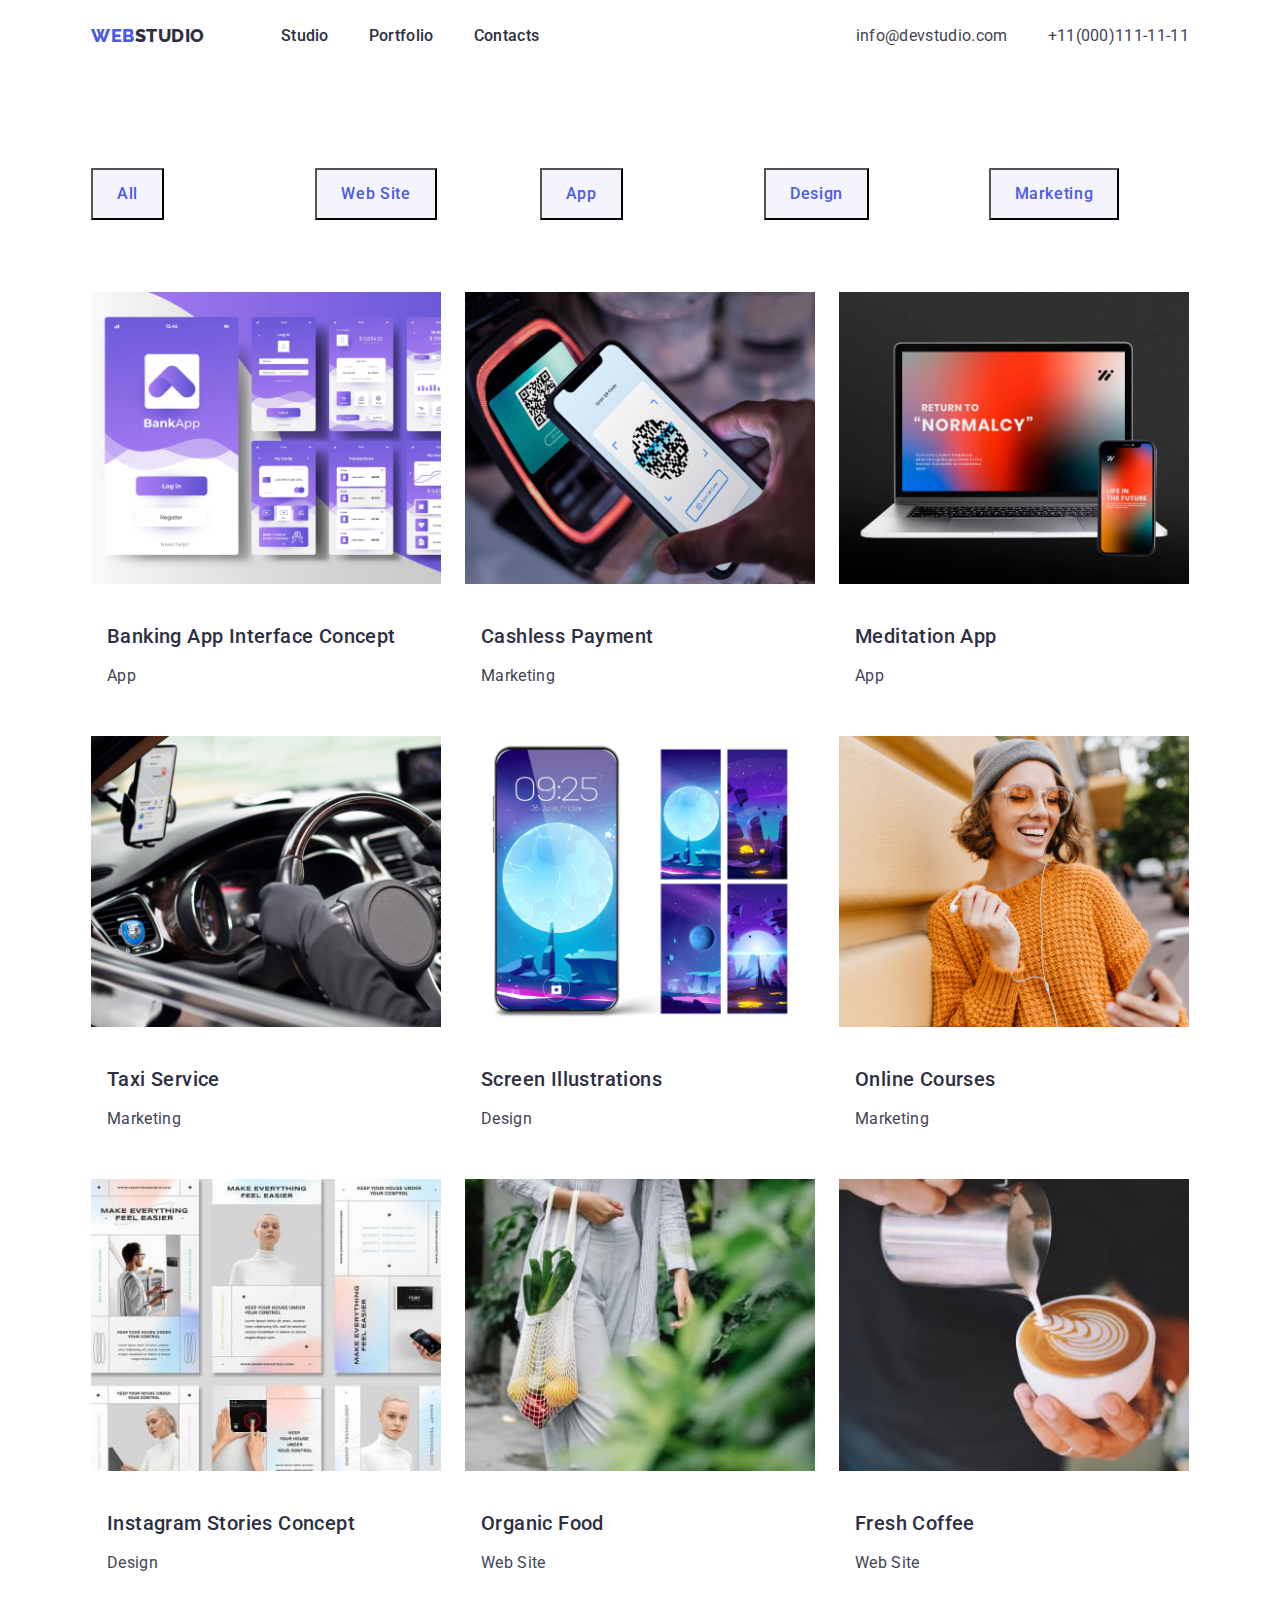
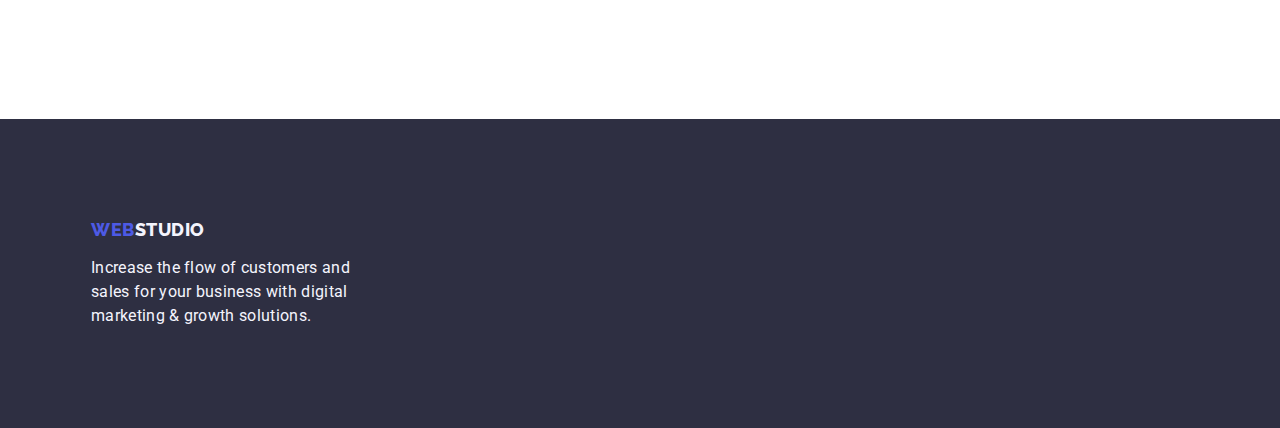
==== portfolio.html @ ecaa491c "update css" ====
<!DOCTYPE html>
<html lang="en">
<head>
    <meta charset="UTF-8">
    <meta name="description" content="Effective Solutions
    for Your Business">
    <title>Portfolio</title>
    <link rel="preconnect" href="https://fonts.googleapis.com">
    <link rel="preconnect" href="https://fonts.gstatic.com" crossorigin>
    <link rel="stylesheet" 
        href="https://fonts.googleapis.com/css2?family=Raleway:wght@800&family=Roboto:wght@400;500;700;900&display=swap">
    <link rel="stylesheet" href="./css/styles.css">
</head>
<body>
    <!--site header-->
    <!--site header-->
    <header class="header">
        <div class="container header__wrapper">
            <!--site logo-->
            <nav class="header__nav h-nav">
                <a href="./index.html" class="h-nav__link logo link">
                    Web<span class="logo-header-blue">Studio</span>
                </a>
                <!--nav list-->
                <ul class="h-nav__list list">
                    <li class="h-nav__list-li"><a href="./index.html" class="h-nav__link link">Studio</a></li>
                    <li class="h-nav__list-li"><a href="./portfolio.html" class="h-nav__link link">Portfolio</a></li>
                    <li class="h-nav__list-li"><a href="" class="h-nav__link link">Contacts</a></li>
                </ul>
            </nav>
            <!--contacts-->
            <address class="header__address h-address">
                <ul class="h-address__list list">
                    <li class="h-address__list-li"><a class="contact-links link"
                            href="mailto:info@devstudio.com">info@devstudio.com</a></li>
                    <li><a class="contact-links link" href="tel:+110001111111">+11(000)111-11-11</a></li>
                </ul>
            </address>
        </div>
    </header>
    <!--page filter-->
<main>
    <section class="filters f-btn list">
        <div class="container">
        <h1 class="visually-hidden">Portfolio page</h1>
            <ul class="f-btn-list link list">
                <li class="f-btn-list__li"><button type="button" class="f-btn-list__button">All</button></li>
                <li class="f-btn-list__li"><button type="button" class="f-btn-list__button">Web Site</button></li>
                <li class="f-btn-list__li"><button type="button" class="f-btn-list__button">App</button></li>
                <li class="f-btn-list__li"><button type="button" class="f-btn-list__button">Design</button></li>
                <li class="f-btn-list__li"><button type="button" class="f-btn-list__button">Marketing</button></li>
            </ul>
<!--gallery-->
            <ul class="gallery list">
                <li class="gallery__li">
                    <a class="gallery__card link" href="">
                        <img class="gallery__img" src="./images/img1_row1.jpg" alt="screens screenshots of a mobile app" width = "360" height = "300">
                        <h2 class="gallery__card-title">Banking App Interface Concept</h2>
                        <p class="gallery__team-text">App</p>
                    </a>
                </li>
                <li class="gallery__li"> 
                    <a class="gallery__card link" href=""  class="link">
                        <img class="gallery__img" src="./images/img2_row1.jpg" alt="a hand holding a phone" width = "360" height = "300">
                        <h2 class="gallery__card-title">Cashless Payment</h2>
                        <p class="gallery__team-text">Marketing</p>
                    </a>
                </li>
                <li class="gallery__li">
                    <a class="gallery__card link" href="">
                        <img class="gallery__img" src="./images/img3_row1.jpg" alt="a laptop and phone next to each other" width = "360" height = "300">
                        <h2 class="gallery__card-title">Meditation App</h2>
                        <p class="gallery__team-text">App</p>
                    </a>
                </li>
                <li class="gallery__li">
                    <a class="gallery__card link" href="">
                        <img class="gallery__img" src="./images/img1_row2.jpg" alt="a person driving a car" width = "360" height = "300">
                        <h2 class="gallery__card-title">Taxi Service</h2>
                        <p class="gallery__team-text">Marketing</p>
                    </a>
                </li>
                <li class="gallery__li">
                    <a class="gallery__card link" href="">
                        <img class="gallery__img" src="./images/img2_row2.jpg" alt="a cell phone screen with a moon and rocks" width = "360" height = "300">
                        <h2 class="gallery__card-title">Screen Illustrations</h2>
                        <p class="gallery__team-text">Design</p>
                    </a>
                </li>
                <li class="gallery__li">
                    <a class="gallery__card link" href="">
                        <img class="gallery__img" src="./images/img3_row2.jpg" alt="a person wearing glasses and a hat and holding a phone" width = "360" height = "300">
                        <h2 class="gallery__card-title">Online Courses</h2>
                        <p class="gallery__team-text">Marketing</p>
                    </a>
                </li>
                <li class="gallery__li">
                    <a class="gallery__card link" href="">
                        <img class="gallery__img" src="./images/img1_row3.jpg" alt="a collage of social media post" width = "360" height = "300">
                        <h2 class="gallery__card-title">Instagram Stories Concept</h2>
                        <p class="gallery__team-text">Design</p>
                    </a>
                </li>
                <li class="gallery__li">
                    <a class="gallery__card link" href="">
                        <img class="gallery__img" src="./images/img2_row3.jpg" alt="a person carrying a string bag of vegetables" width = "360" height = "300">
                        <h2 class="gallery__card-title">Organic Food</h2>
                        <p class="gallery__team-text">Web Site</p>
                    </a>
                </li>
                <li class="gallery__li">
                    <a class="gallery__card link" href="">
                        <img class="gallery__img" src="./images/img3_row3.jpg" alt="a person pouring milk into a cup of coffee" width = "360" height = "300">
                        <h2 class="gallery__card-title">Fresh Coffee</h2>
                        <p class="gallery__team-text">Web Site</p>
                    </a>
                </li>
            </ul> 
        </div>
    </section>
</main>
        <footer class="footer">
            <div class="container footer__wrapper">
                <a href="./index.html" class="logo footer__logo link">
                    Web<span class="logo-header-white">Studio</span>
                </a>
                <p class="footer__description">
                    Increase the flow of customers and<br />
                    sales for your business with digital<br />
                    marketing & growth solutions.
                </p>
            </div>
        </footer>
</body>
</html>
---- css/styles.css ----
:root {
    --color-iris: #4d5ae5;
    --color-cloud: #F4F4FD;
    --color-slate: #434455;
    --color-ocean: #404BBF;
    --color-blue: #2E2F42;
    --color-green: #31D0AA;
    --color-white: #FFFFFF;
    --color-modal: #FCFCFC;
    --color-cornflower: #E7E9FC;
}

*,
*::before,
*::after {
    box-sizing: border-box;
}

ul, ol {
    padding: 0;
    list-style: none;
}

body,
h1, h2, h3,
p,
ul, ol,
li {
    margin: 0;
}

a {
    text-decoration-skip-ink: auto;
}

img {
    display: block;
    max-width: 100%;
}

/*body*/
body {
    min-height: 100vh;
    font-family: "Roboto", sans-serif;
    font-style: normal;
    color: var(--color-slate);
    font-size: 16px;
    line-height: 1.5;
    letter-spacing: 0.02em;
    background-color: var(--color-white);
}

.container { 
    max-width: 1128px;
    padding-left: 15px;
    padding-right: 15px;
    margin-left: auto;
    margin-right: auto;
}

.visually-hidden {
    position: absolute;
    width: 1px;
    height: 1px;
    margin: -1px;
    border: 0;
    padding: 0;
    white-space: nowrap;
    clip-path: inset(100%);
    clip: rect(0 0 0 0);
    overflow: hidden;
}

.link {
    text-decoration: none;
}

.list {
    list-style: none;
}

.h-nav {
    display: flex;
    max-width: 100%;
}

.contact-links, 
.h-nav__list a {
    color: var(--color-blue);
    font-family: "Roboto", sans-serif;
    font-size: 16px;
    font-weight: 500;
    line-height: 1.5;
    letter-spacing: 0.02em;
    display: block;
    padding: 24px 0;
    justify-content: space-between;
}

.h-nav__list {
    display: flex;
    justify-content: space-between;
    flex-wrap: nowrap;
    margin-left: 76px;
}

.h-nav__list-li:not(:last-child),
.h-address__list-li:not(:last-child) {
    margin-right: 40px;
}

.h-nav__link {
    padding: 24px 0;
    align-content: center;
}

.h-address__list .contact-links:active,
.h-address__list .contact-links:hover,
.h-address__list .contact-links:focus,
.h-nav__list .link:active,
.h-nav__list .link:hover,
.h-nav__list .link:focus {
    color: var(--color-ocean);
}

/*logo*/
.logo {
    color: var(--color-iris);
    font-family: "Raleway", sans-serif;
    text-transform: uppercase;
    text-decoration: none;
    list-style: none;
    font-size: 18px;
    font-weight: 800;
    line-height: 1.17;
    letter-spacing: 0.54px;
    display: block;
}

.logo-header-blue {
    color: var(--color-blue);
}

.logo-header-white {
    color: var(--color-cloud);
}

/*address*/
address {
    font-style: normal;
}

.header__wrapper {
    display: flex;
    justify-content: space-between;
}

.h-address__list a {
    color: var(--color-slate);
    font-size: 16px;
    font-weight: 400;
    letter-spacing: 0.32px;
    list-style: none;
    text-decoration: none;
}

.h-address__list {
    display: flex;
    justify-content: flex-end;
}

/*banner*/
.banner {
    background-color: var(--color-blue);
}

.banner__container {
    padding: 188px 0;
    display: flex;
    flex-direction: column;
    align-items: center;
}

.banner__title {
    color: var(--color-white);
    text-align: center;
    font-size: 56px;
    font-weight: 700;
    line-height: 1.07;
    letter-spacing: 0.02em;
}

.banner__btn {
    font-family: "Roboto", sans-serif;
    background-color: var(--color-iris);
    cursor: pointer;
    color: var(--color-white);
    font-weight: 500;
    letter-spacing: 0.04em;
    font-size: 16px;
    line-height: 1.5;
    margin: 48px 0 0;
}

.banner__btn:active,
.banner__btn:hover,
.banner__btn:focus {
    background-color: var(--color-ocean);
    color: var(--color-white);
}

.section-title {
    font-family: "Roboto", sans-serif;
    font-size: 36px;
    font-weight: 700;
    line-height: 1.11; 
    letter-spacing: 0.02em;
    text-transform: capitalize;
    text-align: center;
    margin-bottom: 72px;
}

/*features*/
.features__title {
    color: var(--color-blue);
    font-size: 36px;
    font-weight: 700;
    line-height: 1.11;
    letter-spacing: 0.72px;
    text-transform: capitalize;
    text-align: center;
}

.features__team-text {
    margin-top: 8px;
}

.features__list {
    display: flex;
    gap: 24px; 
    margin: 120px 0;
}

.features__li {
    width: calc((100% - 24px * 3) / 4); 
}

.features__card-title,
.gallery__card-title {
    font-family: "Roboto", sans-serif;
    color: var(--color-blue);
    font-size: 20px;
    font-weight: 500;
    line-height: 1.2;
    letter-spacing: 0.02em;
    text-transform: capitalize;
}

.features__team-text {
    font-size: 16px;
    line-height: 1.5;
    font-weight: 400;
    color: var(--color-slate);
    letter-spacing: 0.02em;
    text-decoration: none;
}

/*our-team*/
.our-team {
    background-color: var(--color-cloud);
}

.our-team__title {
    padding-top: 120px;
}

.our-team__list {
    display: flex;
    gap: 40px;
    padding-bottom: 120px;
}

.our-team__card {
    background: var(--color-white);
    width: calc((100% - 24px * 3) / 4);
    margin-bottom: 32px;
    text-align: center;
}

.our-team__card > img {
    margin-bottom: 32px;
}

.our-team__card-title {
    font-family: "Roboto", sans-serif;
    color: var(--color-blue);
    font-size: 20px;
    font-weight: 500;
    line-height: 1.2;
    letter-spacing: 0.02em;
    text-transform: capitalize;
    margin-bottom: 8px;
}

.our-team__card-text {
    font-family: "Roboto", sans-serif;
    font-size: 16px;
    font-weight: 400;
    line-height: 1.5;
    letter-spacing: 0.02em;
}

.f-btn-list__button:active,
.f-btn-list__button:hover,
.f-btn-list__button:focus {
    background-color: var(--color-ocean);
    color: var(--color-white);
    text-decoration: none;
    cursor: pointer;
}

/*examples*/
.examples__list {
    display: flex;
    gap: 24px;
    margin-bottom: 120px;
}

.examples__li {
    height: 300px;
    width: calc((100% - 24px * 2) / 3);
}

.examples__li > img {
    object-fit: cover;
}

/*footer*/
.footer {
    background-color: var(--color-blue);
    color: var(--color-cloud);
    width: 100%;
    padding: 100px 0;
}

.footer__description {
    font-family: "Roboto", sans-serif;
    font-size: 16px;
    font-weight: 400;
    line-height: 24px;
    letter-spacing: 0.02em;
    margin-top: 16px;
}

/*portfolio*/
.filters {
    list-style: none;
    margin-bottom: 120px;
}

.f-btn-list {
    display: flex;
    flex-wrap: wrap;
    justify-content: center;
    column-gap: 24px;
    margin-top: 96px;
    margin-bottom: 72px;
}

.f-btn-list__li {
    align-items: flex-start;
    width: calc((100% - 24px * 4) / 5);
}

.f-btn-list__button {
    list-style: none;
    font-family: "Roboto", sans-serif;
    font-weight: 500;
    font-size: 16px;
    line-height: 1.5;
    letter-spacing: 0.04em;
    color: var(--color-iris);
    cursor: pointer;
    text-decoration: none;
    background-color: var(--color-cloud);
    padding: 12px 24px;
}

/*gallery*/
.gallery {
    font-family: "Roboto", sans-serif;
    background: var(--color-white);
    color: var(--color-blue);
    display: flex;
    flex-wrap: wrap;
    justify-content: space-between;
    gap: 24px;
}

.gallery__card {
    display: flex;
    flex-direction: column;
    justify-content: center;
    align-items: flex-start;
    gap: 8px;
    align-self: stretch;
}

.gallery__li {
    flex: 0 0 calc((100% - 2 * 24px) / 3);
    margin-bottom: 24px;
}

.gallery__img {
    width: 100%;
    height: auto;
}

.gallery__li > img {
    object-fit: cover;
}

.gallery__card-title {
    font-size: 20px;
    font-weight: 500;
    line-height: 1.2;
    letter-spacing: 0.4px;
    text-transform: capitalize;
    letter-spacing: 0.02em;
    margin: 32px 0 8px 16px;
}

.gallery__team-text {
    font-family: "Roboto", sans-serif;
    color: var(--color-slate);
    font-size: 16px;
    font-weight: 400;
    line-height: 1.5;
    letter-spacing: 0.02em;
    margin-left: 16px;
}
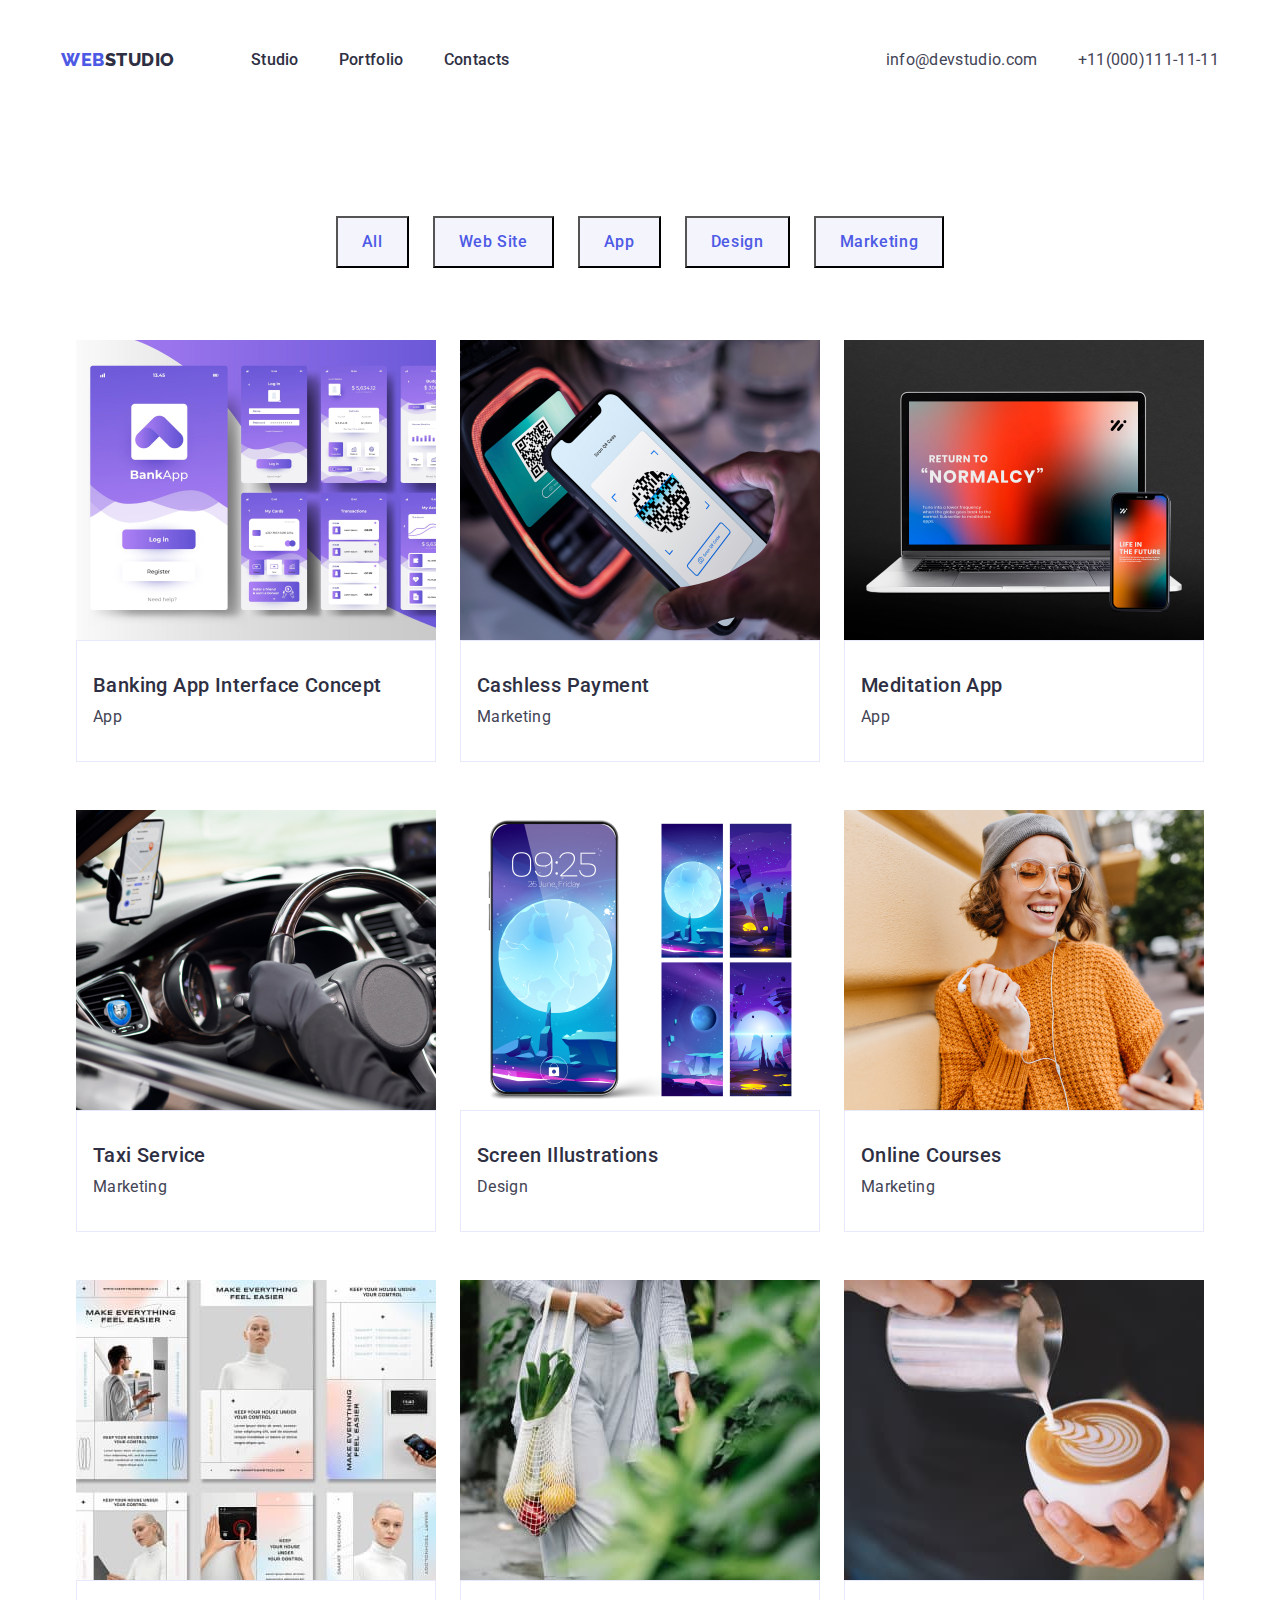
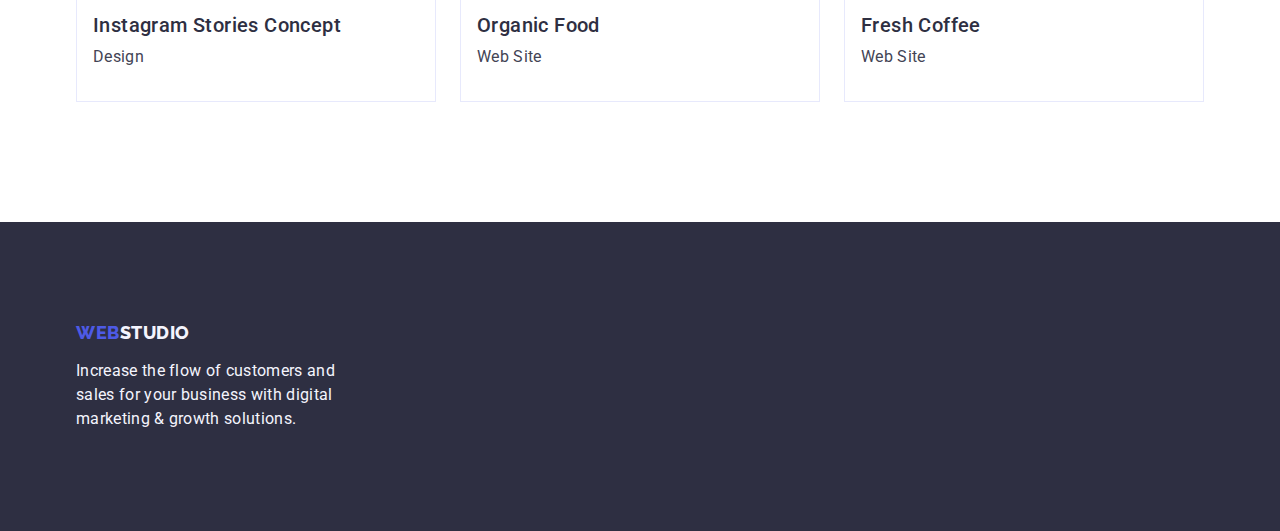
==== commit a8ce1b6d: "update style" ====
--- a/portfolio.html
+++ b/portfolio.html
@@ -55,64 +55,82 @@
                 <li class="gallery__li">
                     <a class="gallery__card link" href="">
                         <img class="gallery__img" src="./images/img1_row1.jpg" alt="screens screenshots of a mobile app" width = "360" height = "300">
+                        <div class="gallery__card-content">
                         <h2 class="gallery__card-title">Banking App Interface Concept</h2>
                         <p class="gallery__team-text">App</p>
+                        </div>
                     </a>
                 </li>
                 <li class="gallery__li"> 
-                    <a class="gallery__card link" href=""  class="link">
+                    <a class="gallery__card link" href="">
                         <img class="gallery__img" src="./images/img2_row1.jpg" alt="a hand holding a phone" width = "360" height = "300">
+                        <div class="gallery__card-content">
                         <h2 class="gallery__card-title">Cashless Payment</h2>
                         <p class="gallery__team-text">Marketing</p>
+                        </div>
                     </a>
                 </li>
                 <li class="gallery__li">
                     <a class="gallery__card link" href="">
                         <img class="gallery__img" src="./images/img3_row1.jpg" alt="a laptop and phone next to each other" width = "360" height = "300">
+                        <div class="gallery__card-content">
                         <h2 class="gallery__card-title">Meditation App</h2>
                         <p class="gallery__team-text">App</p>
+                        </div>
                     </a>
                 </li>
                 <li class="gallery__li">
                     <a class="gallery__card link" href="">
                         <img class="gallery__img" src="./images/img1_row2.jpg" alt="a person driving a car" width = "360" height = "300">
+                        <div class="gallery__card-content">
                         <h2 class="gallery__card-title">Taxi Service</h2>
                         <p class="gallery__team-text">Marketing</p>
+                        </div>
                     </a>
                 </li>
                 <li class="gallery__li">
                     <a class="gallery__card link" href="">
                         <img class="gallery__img" src="./images/img2_row2.jpg" alt="a cell phone screen with a moon and rocks" width = "360" height = "300">
+                        <div class="gallery__card-content">
                         <h2 class="gallery__card-title">Screen Illustrations</h2>
                         <p class="gallery__team-text">Design</p>
+                            </div>
                     </a>
                 </li>
                 <li class="gallery__li">
                     <a class="gallery__card link" href="">
                         <img class="gallery__img" src="./images/img3_row2.jpg" alt="a person wearing glasses and a hat and holding a phone" width = "360" height = "300">
+                        <div class="gallery__card-content">
                         <h2 class="gallery__card-title">Online Courses</h2>
                         <p class="gallery__team-text">Marketing</p>
+                        </div>
                     </a>
                 </li>
                 <li class="gallery__li">
                     <a class="gallery__card link" href="">
                         <img class="gallery__img" src="./images/img1_row3.jpg" alt="a collage of social media post" width = "360" height = "300">
+                        <div class="gallery__card-content">
                         <h2 class="gallery__card-title">Instagram Stories Concept</h2>
                         <p class="gallery__team-text">Design</p>
+                        </div>
                     </a>
                 </li>
                 <li class="gallery__li">
                     <a class="gallery__card link" href="">
                         <img class="gallery__img" src="./images/img2_row3.jpg" alt="a person carrying a string bag of vegetables" width = "360" height = "300">
+                        <div class="gallery__card-content">
                         <h2 class="gallery__card-title">Organic Food</h2>
                         <p class="gallery__team-text">Web Site</p>
+                        </div>
                     </a>
                 </li>
                 <li class="gallery__li">
                     <a class="gallery__card link" href="">
                         <img class="gallery__img" src="./images/img3_row3.jpg" alt="a person pouring milk into a cup of coffee" width = "360" height = "300">
+                        <div class="gallery__card-content">
                         <h2 class="gallery__card-title">Fresh Coffee</h2>
                         <p class="gallery__team-text">Web Site</p>
+                        </div>
                     </a>
                 </li>
             </ul> 
--- a/css/styles.css
+++ b/css/styles.css
@@ -24,8 +24,7 @@
 body,
 h1, h2, h3,
 p,
-ul, ol,
-li {
+ul, ol, li {
     margin: 0;
 }
 
@@ -51,7 +50,7 @@
 }
 
 .container { 
-    max-width: 1128px;
+    max-width: 1158px;
     padding-left: 15px;
     padding-right: 15px;
     margin-left: auto;
@@ -106,7 +105,7 @@
 
 .h-nav__list-li:not(:last-child),
 .h-address__list-li:not(:last-child) {
-    margin-right: 40px;
+    padding-right: 40px;
 }
 
 .h-nav__link {
@@ -153,6 +152,7 @@
 .header__wrapper {
     display: flex;
     justify-content: space-between;
+    padding: 24px 0;
 }
 
 .h-address__list a {
@@ -242,7 +242,8 @@
 }
 
 .features__li {
-    width: calc((100% - 24px * 3) / 4); 
+    width: calc((100% - 24px * 3) / 4);
+    padding-right: 24px;
 }
 
 .features__card-title,
@@ -281,14 +282,27 @@
 }
 
 .our-team__card {
+    display: flex;
+    flex-wrap: wrap;
+    justify-content: space-between; 
+    display: flex;
+    flex-direction: column;
+    justify-content: center;
+    padding: 32px 16px;   
+}
+.our-team__card > img {
+    width: 264px;
+    height: 260px;
+    object-fit: cover;
+}
+.our-team__card-content {
     background: var(--color-white);
-    width: calc((100% - 24px * 3) / 4);
-    margin-bottom: 32px;
     text-align: center;
-}
-
-.our-team__card > img {
-    margin-bottom: 32px;
+    flex-direction: column;
+    justify-content: center;
+    align-items: center;
+    gap: 8px;
+    padding: 32px 16px;
 }
 
 .our-team__card-title {
@@ -299,7 +313,6 @@
     line-height: 1.2;
     letter-spacing: 0.02em;
     text-transform: capitalize;
-    margin-bottom: 8px;
 }
 
 .our-team__card-text {
@@ -308,6 +321,7 @@
     font-weight: 400;
     line-height: 1.5;
     letter-spacing: 0.02em;
+    
 }
 
 .f-btn-list__button:active,
@@ -327,11 +341,13 @@
 }
 
 .examples__li {
+    width: calc((100% - 24px * 2) / 3); 
+    flex: none;
+}
+
+.examples__li > img {
+    width: 360px;
     height: 300px;
-    width: calc((100% - 24px * 2) / 3);
-}
-
-.examples__li > img {
     object-fit: cover;
 }
 
@@ -362,16 +378,12 @@
     display: flex;
     flex-wrap: wrap;
     justify-content: center;
+    align-self: flex-start;
     column-gap: 24px;
     margin-top: 96px;
     margin-bottom: 72px;
 }
 
-.f-btn-list__li {
-    align-items: flex-start;
-    width: calc((100% - 24px * 4) / 5);
-}
-
 .f-btn-list__button {
     list-style: none;
     font-family: "Roboto", sans-serif;
@@ -383,6 +395,7 @@
     cursor: pointer;
     text-decoration: none;
     background-color: var(--color-cloud);
+    flex: none;
     padding: 12px 24px;
 }
 
@@ -393,30 +406,29 @@
     color: var(--color-blue);
     display: flex;
     flex-wrap: wrap;
-    justify-content: space-between;
-    gap: 24px;
-}
-
+    justify-content: space-between;   
+    column-gap: 24px; 
+    row-gap: 48px;
+}
 .gallery__card {
+    flex: none;
+}
+.gallery__card-content {
     display: flex;
     flex-direction: column;
     justify-content: center;
-    align-items: flex-start;
     gap: 8px;
-    align-self: stretch;
-}
-
+    padding: 32px 16px;
+    border: 1px solid var(--color-cornflower);
+    background: var(--color-white);
+}
 .gallery__li {
-    flex: 0 0 calc((100% - 2 * 24px) / 3);
-    margin-bottom: 24px;
-}
-
-.gallery__img {
-    width: 100%;
-    height: auto;
+    flex: none;
 }
 
 .gallery__li > img {
+    width: 360px;
+    height: 300px;
     object-fit: cover;
 }
 
@@ -427,7 +439,6 @@
     letter-spacing: 0.4px;
     text-transform: capitalize;
     letter-spacing: 0.02em;
-    margin: 32px 0 8px 16px;
 }
 
 .gallery__team-text {
@@ -437,5 +448,4 @@
     font-weight: 400;
     line-height: 1.5;
     letter-spacing: 0.02em;
-    margin-left: 16px;
-}
+}
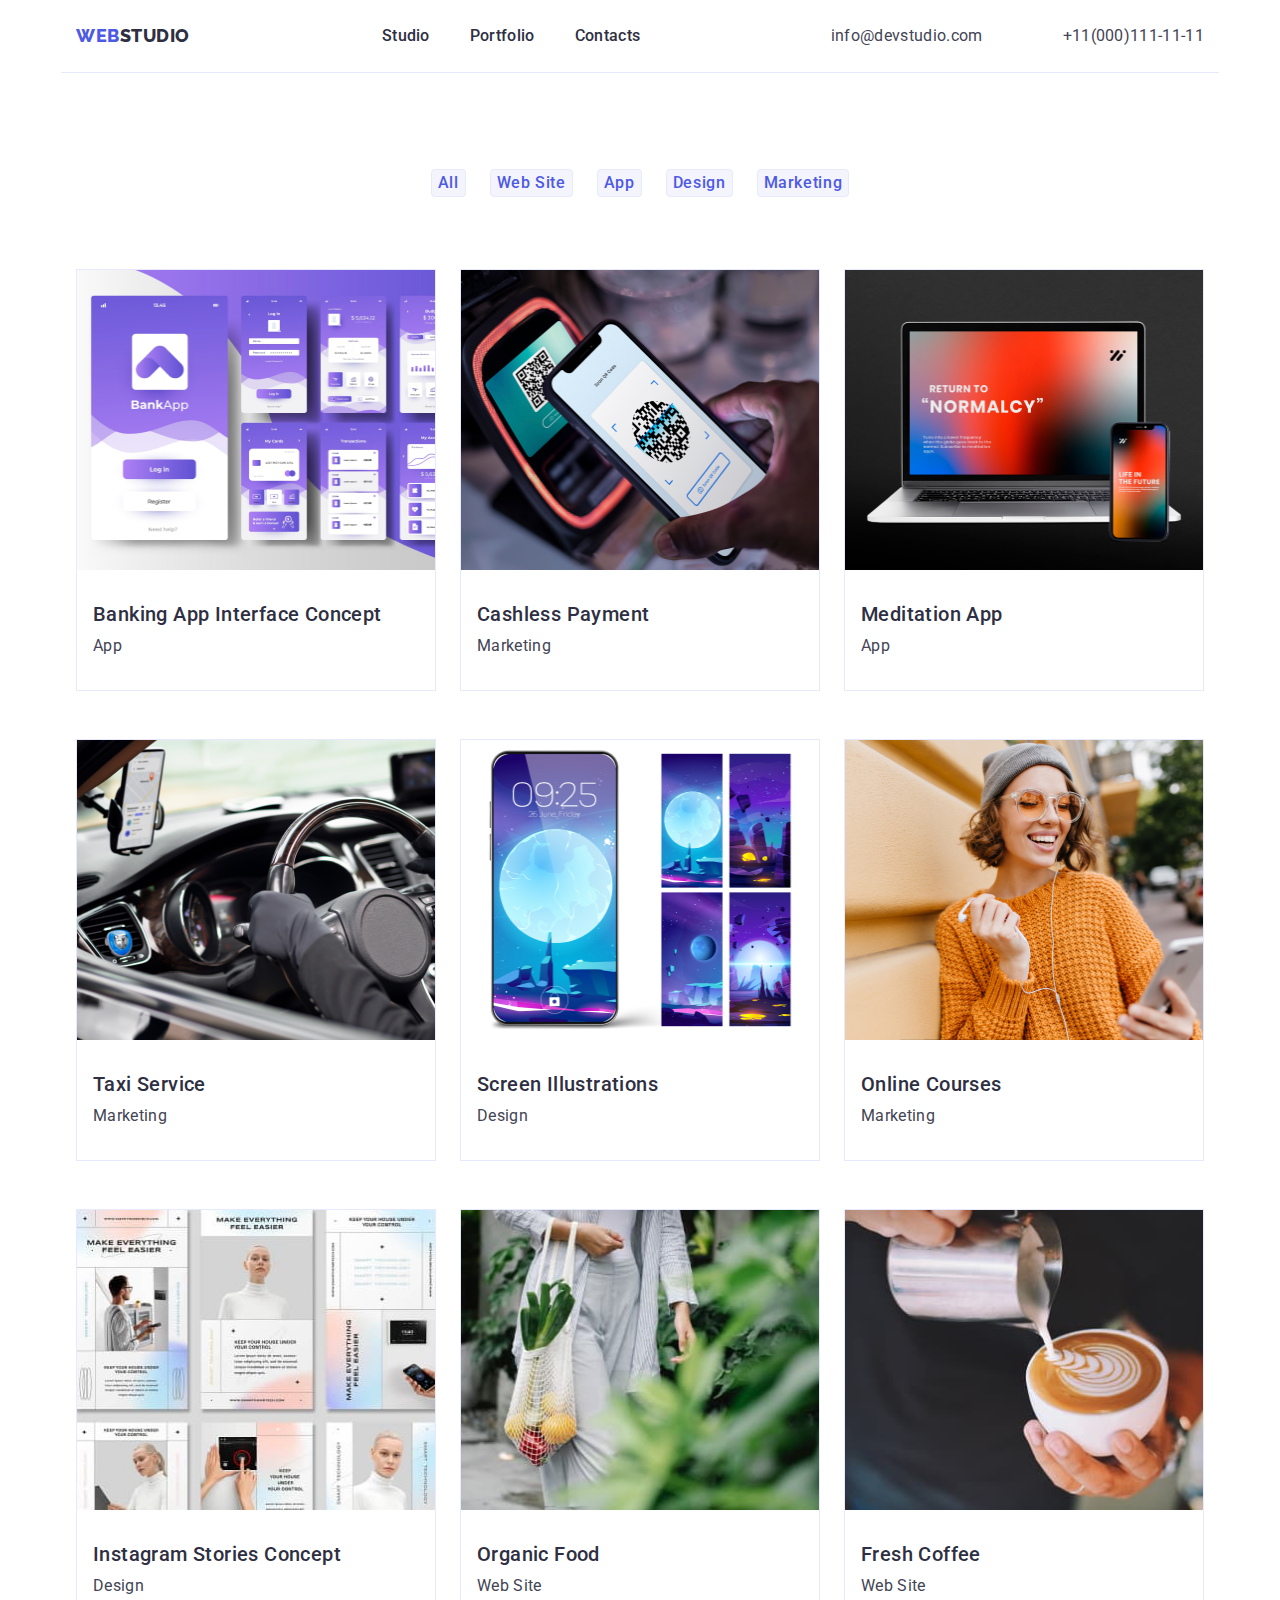
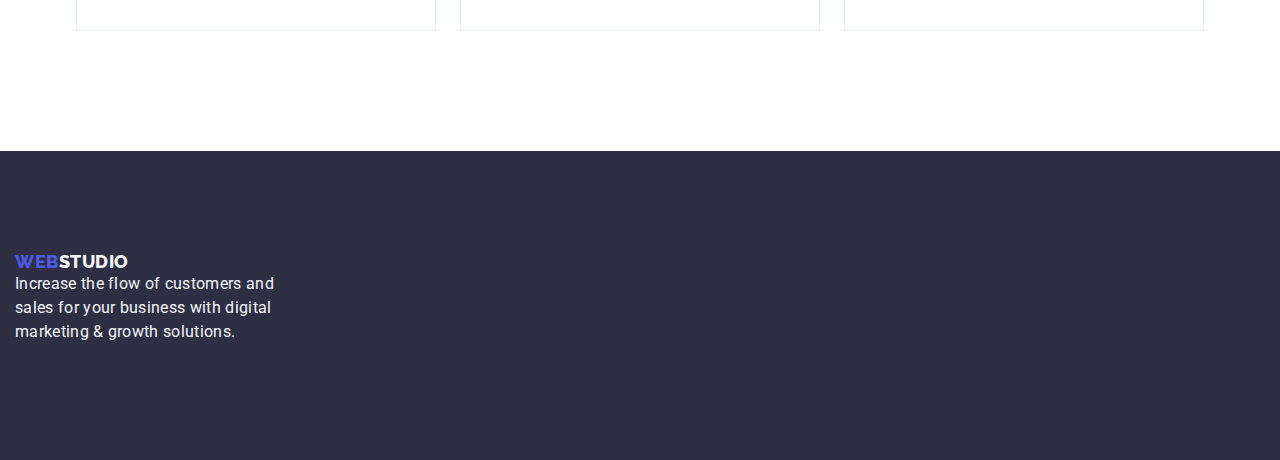
==== commit 437b8736: "update container" ====
--- a/portfolio.html
+++ b/portfolio.html
@@ -7,8 +7,11 @@
     <title>Portfolio</title>
     <link rel="preconnect" href="https://fonts.googleapis.com">
     <link rel="preconnect" href="https://fonts.gstatic.com" crossorigin>
-    <link rel="stylesheet" 
+    <link rel="stylesheet"
         href="https://fonts.googleapis.com/css2?family=Raleway:wght@800&family=Roboto:wght@400;500;700;900&display=swap">
+    <link rel="stylesheet" href="https://cdnjs.cloudflare.com/ajax/libs/modern-normalize/2.0.0/modern-normalize.min.css"
+        integrity="sha512-4xo8blKMVCiXpTaLzQSLSw3KFOVPWhm/TRtuPVc4WG6kUgjH6J03IBuG7JZPkcWMxJ5huwaBpOpnwYElP/m6wg=="
+        crossorigin="anonymous" referrerpolicy="no-referrer" />
     <link rel="stylesheet" href="./css/styles.css">
 </head>
 <body>
@@ -41,7 +44,7 @@
     <!--page filter-->
 <main>
     <section class="filters f-btn list">
-        <div class="container">
+        <div class="container container_filters">
         <h1 class="visually-hidden">Portfolio page</h1>
             <ul class="f-btn-list link list">
                 <li class="f-btn-list__li"><button type="button" class="f-btn-list__button">All</button></li>
@@ -137,17 +140,17 @@
         </div>
     </section>
 </main>
-        <footer class="footer">
-            <div class="container footer__wrapper">
-                <a href="./index.html" class="logo footer__logo link">
-                    Web<span class="logo-header-white">Studio</span>
-                </a>
-                <p class="footer__description">
-                    Increase the flow of customers and<br />
-                    sales for your business with digital<br />
-                    marketing & growth solutions.
-                </p>
-            </div>
-        </footer>
+    <footer class="footer">
+        <div class="container footer__wrapper">
+            <a href="./index.html" class="logo footer__logo link">
+                Web<span class="logo-header-white">Studio</span>
+            </a>
+            <p class="footer__description">
+                Increase the flow of customers and<br />
+                sales for your business with digital<br />
+                marketing & growth solutions.
+            </p>
+        </div>
+    </footer>
 </body>
 </html>
--- a/css/styles.css
+++ b/css/styles.css
@@ -81,6 +81,8 @@
 .h-nav {
     display: flex;
     max-width: 100%;
+    align-items: center;
+    column-gap: 40px;
 }
 
 .contact-links, 
@@ -134,6 +136,7 @@
     line-height: 1.17;
     letter-spacing: 0.54px;
     display: block;
+    margin-right: 76px;
 }
 
 .logo-header-blue {
@@ -150,9 +153,11 @@
 }
 
 .header__wrapper {
-    display: flex;
+    padding: 0 15px;
+    border-bottom: 1px solid var(--color-cornflower);
+    background: var(--color-white);
     justify-content: space-between;
-    padding: 24px 0;
+    display: flex;
 }
 
 .h-address__list a {
@@ -167,15 +172,17 @@
 .h-address__list {
     display: flex;
     justify-content: flex-end;
+    align-items: center;
+    gap: 40px;
 }
 
 /*banner*/
 .banner {
     background-color: var(--color-blue);
+    padding: 188px 0;
 }
 
 .banner__container {
-    padding: 188px 0;
     display: flex;
     flex-direction: column;
     align-items: center;
@@ -188,6 +195,7 @@
     font-weight: 700;
     line-height: 1.07;
     letter-spacing: 0.02em;
+    max-width: 496px;
 }
 
 .banner__btn {
@@ -200,6 +208,10 @@
     font-size: 16px;
     line-height: 1.5;
     margin: 48px 0 0;
+    min-width: 169px;
+    height: 56px;
+    border: none;
+    border-radius: 4px;
 }
 
 .banner__btn:active,
@@ -221,6 +233,9 @@
 }
 
 /*features*/
+.features {
+    padding: 120px 0;
+}
 .features__title {
     color: var(--color-blue);
     font-size: 36px;
@@ -229,16 +244,12 @@
     letter-spacing: 0.72px;
     text-transform: capitalize;
     text-align: center;
-}
-
-.features__team-text {
-    margin-top: 8px;
+    margin-bottom: 8px;
 }
 
 .features__list {
     display: flex;
     gap: 24px; 
-    margin: 120px 0;
 }
 
 .features__li {
@@ -269,16 +280,24 @@
 /*our-team*/
 .our-team {
     background-color: var(--color-cloud);
+    padding-bottom: 120px;
 }
 
 .our-team__title {
+    font-family: "Roboto", sans-serif;
+    font-size: 36px;
+    font-weight: 700;
+    line-height: 1.11; 
+    letter-spacing: 0.02em;
+    text-transform: capitalize;
+    text-align: center;
     padding-top: 120px;
+
 }
 
 .our-team__list {
     display: flex;
     gap: 40px;
-    padding-bottom: 120px;
 }
 
 .our-team__card {
@@ -288,7 +307,6 @@
     display: flex;
     flex-direction: column;
     justify-content: center;
-    padding: 32px 16px;   
 }
 .our-team__card > img {
     width: 264px;
@@ -302,7 +320,7 @@
     justify-content: center;
     align-items: center;
     gap: 8px;
-    padding: 32px 16px;
+    padding: 32px 0px;
 }
 
 .our-team__card-title {
@@ -313,6 +331,7 @@
     line-height: 1.2;
     letter-spacing: 0.02em;
     text-transform: capitalize;
+    margin-bottom: 8px;
 }
 
 .our-team__card-text {
@@ -334,15 +353,30 @@
 }
 
 /*examples*/
+.examples {
+    padding-bottom: 120px;
+}
+.examples__title {
+    font-family: "Roboto", sans-serif;
+    font-size: 36px;
+    font-weight: 700;
+    line-height: 1.11; 
+    letter-spacing: 0.02em;
+    text-transform: capitalize;
+    text-align: center;
+    margin-bottom: 72px;
+}
 .examples__list {
     display: flex;
+    justify-content: space-between;
     gap: 24px;
-    margin-bottom: 120px;
 }
 
 .examples__li {
-    width: calc((100% - 24px * 2) / 3); 
+    width: calc((100% - 24px * 3) / 4); 
     flex: none;
+    gap: 24px;
+    border-radius: 0px 0px 4px 4px;
 }
 
 .examples__li > img {
@@ -365,13 +399,17 @@
     font-weight: 400;
     line-height: 24px;
     letter-spacing: 0.02em;
-    margin-top: 16px;
-}
-
+}
+
+.footer__wrapper {
+    display: inline-block;
+    margin-bottom: 16px;
+}
 /*portfolio*/
 .filters {
     list-style: none;
-    margin-bottom: 120px;
+    padding-bottom: 120px;
+    padding-top: 96px;
 }
 
 .f-btn-list {
@@ -379,8 +417,7 @@
     flex-wrap: wrap;
     justify-content: center;
     align-self: flex-start;
-    column-gap: 24px;
-    margin-top: 96px;
+    gap: 24px;
     margin-bottom: 72px;
 }
 
@@ -392,11 +429,10 @@
     line-height: 1.5;
     letter-spacing: 0.04em;
     color: var(--color-iris);
-    cursor: pointer;
-    text-decoration: none;
-    background-color: var(--color-cloud);
-    flex: none;
-    padding: 12px 24px;
+    text-align: center;
+    border-radius: 4px;
+    border: 1px solid var(--color-cornflower);
+    background: var(--color-cloud);
 }
 
 /*gallery*/
@@ -410,20 +446,11 @@
     column-gap: 24px; 
     row-gap: 48px;
 }
-.gallery__card {
-    flex: none;
-}
-.gallery__card-content {
-    display: flex;
-    flex-direction: column;
-    justify-content: center;
-    gap: 8px;
-    padding: 32px 16px;
-    border: 1px solid var(--color-cornflower);
-    background: var(--color-white);
-}
+
 .gallery__li {
     flex: none;
+    width: calc((100% - 2 * 24px) / 3);
+    border: 1px solid var(--color-cornflower);
 }
 
 .gallery__li > img {
@@ -432,6 +459,15 @@
     object-fit: cover;
 }
 
+.gallery__card-content {
+    display: flex;
+    flex-direction: column;
+    justify-content: center;
+    padding: 32px 16px;
+    background: var(--color-white);
+    row-gap: 8px;
+}
+
 .gallery__card-title {
     font-size: 20px;
     font-weight: 500;
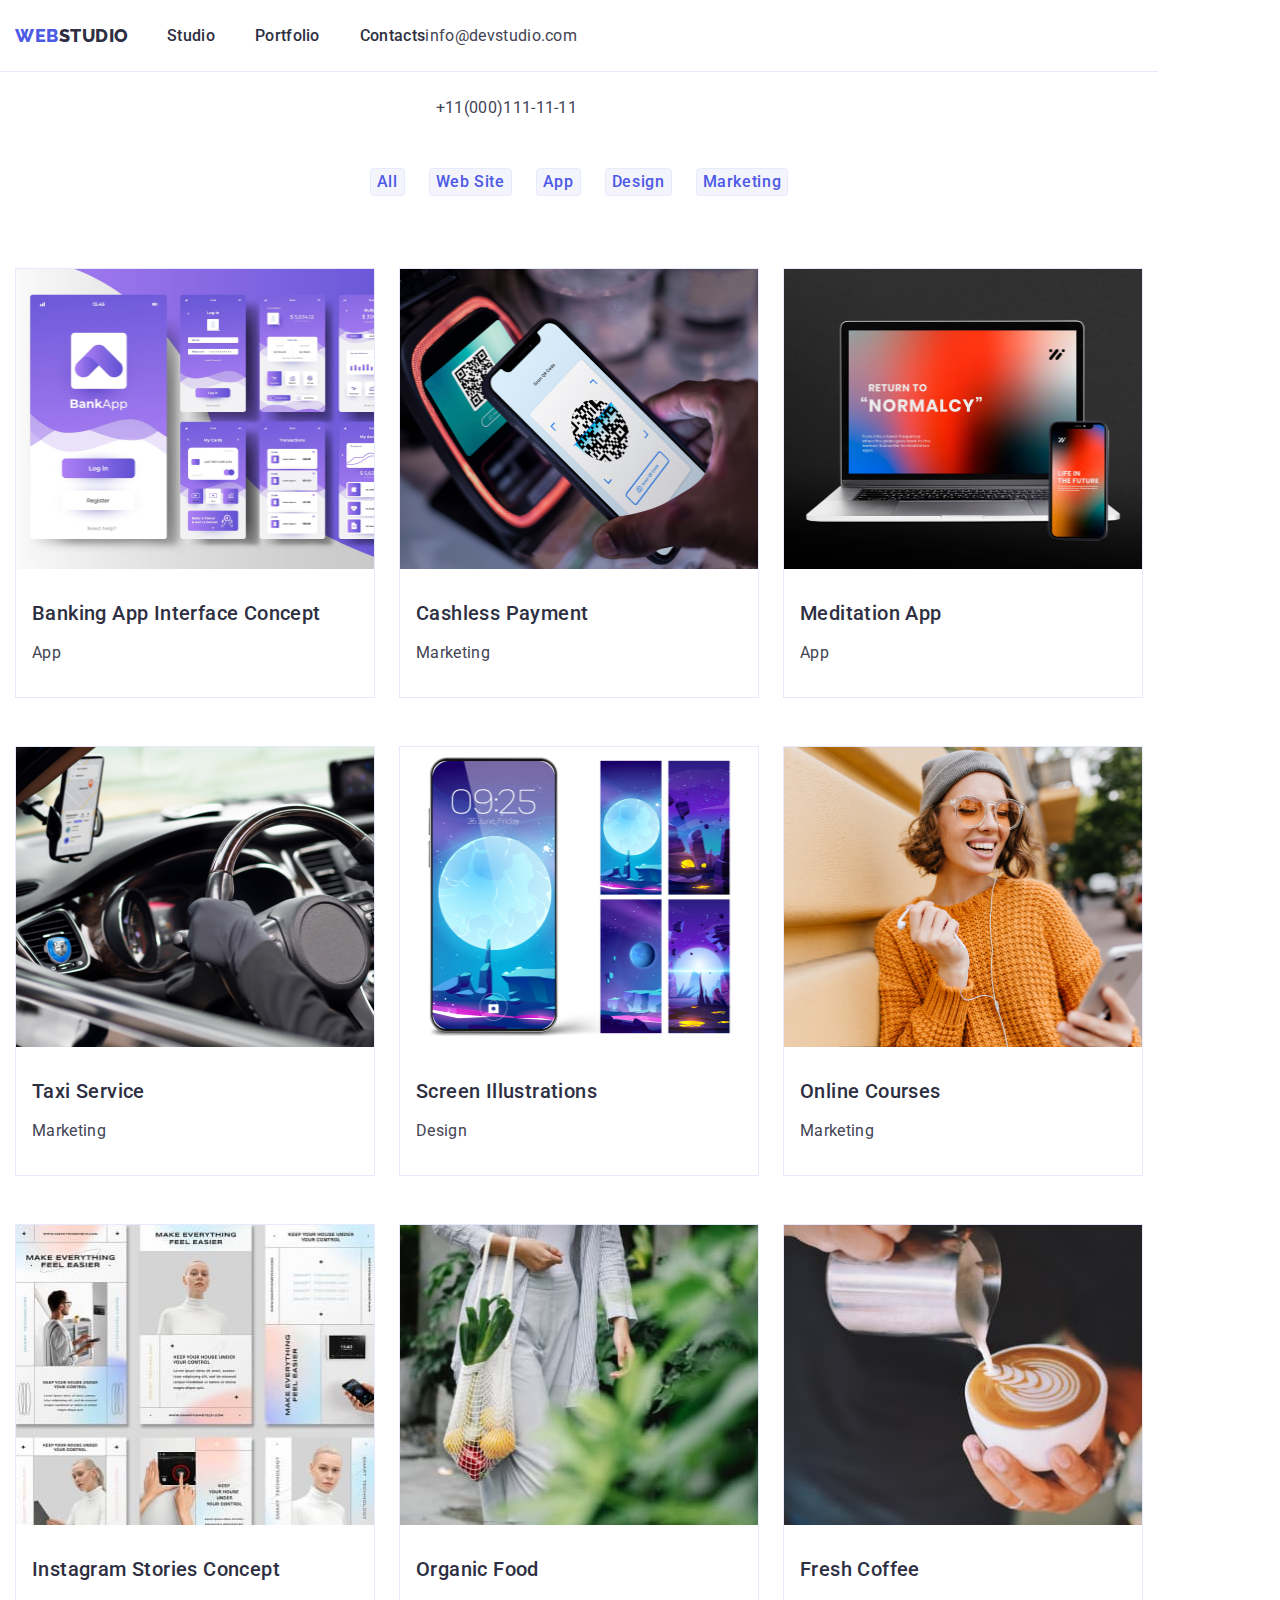
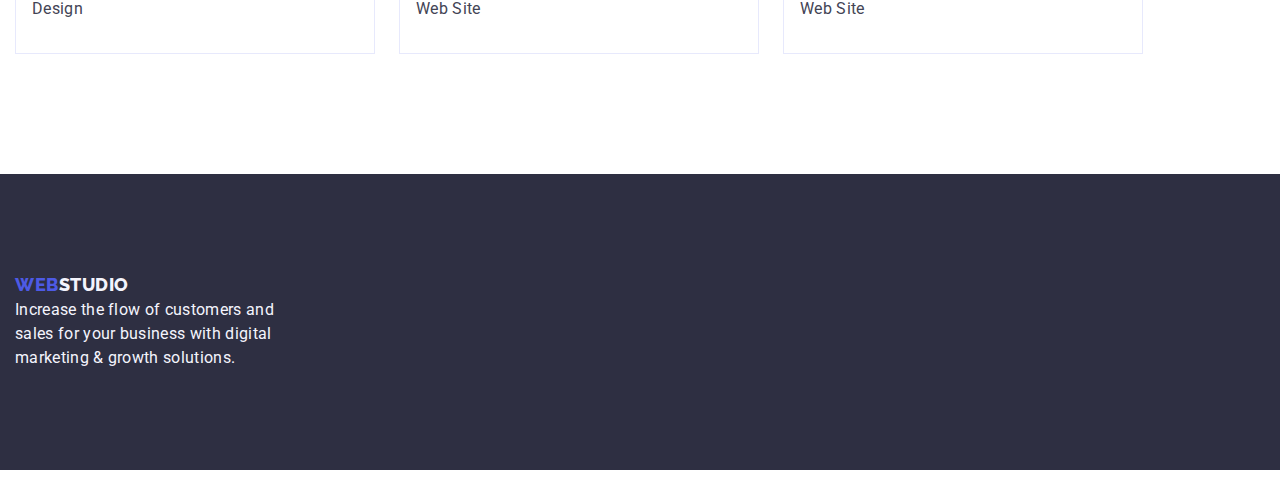
==== commit 77568fdd: "upp" ====
--- a/portfolio.html
+++ b/portfolio.html
@@ -18,13 +18,13 @@
     <!--site header-->
     <!--site header-->
     <header class="header">
-        <div class="container header__wrapper">
+        <div class="container header">
             <!--site logo-->
+            <a href="./index.html" class="logo link">
+                Web<span class="logo-dark">Studio</span>
+            </a>
+            <!--nav list-->
             <nav class="header__nav h-nav">
-                <a href="./index.html" class="h-nav__link logo link">
-                    Web<span class="logo-header-blue">Studio</span>
-                </a>
-                <!--nav list-->
                 <ul class="h-nav__list list">
                     <li class="h-nav__list-li"><a href="./index.html" class="h-nav__link link">Studio</a></li>
                     <li class="h-nav__list-li"><a href="./portfolio.html" class="h-nav__link link">Portfolio</a></li>
@@ -36,7 +36,8 @@
                 <ul class="h-address__list list">
                     <li class="h-address__list-li"><a class="contact-links link"
                             href="mailto:info@devstudio.com">info@devstudio.com</a></li>
-                    <li><a class="contact-links link" href="tel:+110001111111">+11(000)111-11-11</a></li>
+                    <li class="h-address__list-li"><a class="contact-links link"
+                            href="tel:+110001111111">+11(000)111-11-11</a></li>
                 </ul>
             </address>
         </div>
@@ -143,7 +144,7 @@
     <footer class="footer">
         <div class="container footer__wrapper">
             <a href="./index.html" class="logo footer__logo link">
-                Web<span class="logo-header-white">Studio</span>
+                Web<span class="logo-light">Studio</span>
             </a>
             <p class="footer__description">
                 Increase the flow of customers and<br />
--- a/css/styles.css
+++ b/css/styles.css
@@ -36,7 +36,9 @@
     display: block;
     max-width: 100%;
 }
-
+address {
+    font-style: normal;
+}
 /*body*/
 body {
     min-height: 100vh;
@@ -53,8 +55,6 @@
     max-width: 1158px;
     padding-left: 15px;
     padding-right: 15px;
-    margin-left: auto;
-    margin-right: auto;
 }
 
 .visually-hidden {
@@ -77,14 +77,51 @@
 .list {
     list-style: none;
 }
+/* header */
+.logo {
+    color: var(--color-iris);
+    font-family: "Raleway", sans-serif;
+    text-transform: uppercase;
+    font-size: 18px;
+    font-weight: 800;
+    line-height: 1.17;
+    letter-spacing: 0.03em;
+    width: 44px;
+    align-self: center;
+    padding-right: 76px;
+}
+
+.logo-dark {
+    color: var(--color-blue);
+}
+.header {
+    max-width: 1158px;
+    display: flex;
+    flex-wrap: nowrap;
+    justify-content: space-between;
+    align-content: center;
+    height: 72px;
+    border-bottom: 1px solid var(--color-cornflower);
+}
+.container.header__wrapper {
+    background: var(--color-white);
+}
 
 .h-nav {
-    display: flex;
-    max-width: 100%;
-    align-items: center;
-    column-gap: 40px;
-}
-
+    align-self: center;
+    margin-left: 76px;
+    
+}
+.h-nav__list {
+    display: flex;
+    justify-content: space-between;
+    gap: 40px;
+}
+.contact-links {
+    display: flex;
+    flex-wrap: nowrap;
+    justify-content: flex-end;
+}
 .contact-links, 
 .h-nav__list a {
     color: var(--color-blue);
@@ -93,28 +130,14 @@
     font-weight: 500;
     line-height: 1.5;
     letter-spacing: 0.02em;
-    display: block;
     padding: 24px 0;
-    justify-content: space-between;
-}
-
-.h-nav__list {
-    display: flex;
-    justify-content: space-between;
-    flex-wrap: nowrap;
-    margin-left: 76px;
-}
-
-.h-nav__list-li:not(:last-child),
-.h-address__list-li:not(:last-child) {
-    padding-right: 40px;
-}
-
-.h-nav__link {
-    padding: 24px 0;
-    align-content: center;
-}
-
+    
+
+}
+.header-address {
+    display: flex;
+    justify-content: flex-end;
+}
 .h-address__list .contact-links:active,
 .h-address__list .contact-links:hover,
 .h-address__list .contact-links:focus,
@@ -124,57 +147,17 @@
     color: var(--color-ocean);
 }
 
-/*logo*/
-.logo {
-    color: var(--color-iris);
-    font-family: "Raleway", sans-serif;
-    text-transform: uppercase;
-    text-decoration: none;
-    list-style: none;
-    font-size: 18px;
-    font-weight: 800;
-    line-height: 1.17;
-    letter-spacing: 0.54px;
-    display: block;
-    margin-right: 76px;
-}
-
-.logo-header-blue {
-    color: var(--color-blue);
-}
-
-.logo-header-white {
-    color: var(--color-cloud);
-}
-
-/*address*/
-address {
-    font-style: normal;
-}
-
-.header__wrapper {
-    padding: 0 15px;
-    border-bottom: 1px solid var(--color-cornflower);
-    background: var(--color-white);
-    justify-content: space-between;
-    display: flex;
-}
-
-.h-address__list a {
+.h-address__list-li a {
     color: var(--color-slate);
     font-size: 16px;
     font-weight: 400;
     letter-spacing: 0.32px;
     list-style: none;
     text-decoration: none;
-}
-
-.h-address__list {
-    display: flex;
-    justify-content: flex-end;
-    align-items: center;
-    gap: 40px;
-}
+    align-self: center;
+    
+}
+
 
 /*banner*/
 .banner {
@@ -244,17 +227,17 @@
     letter-spacing: 0.72px;
     text-transform: capitalize;
     text-align: center;
-    margin-bottom: 8px;
+    
 }
 
 .features__list {
     display: flex;
-    gap: 24px; 
+    gap: 24px;
 }
 
 .features__li {
     width: calc((100% - 24px * 3) / 4);
-    padding-right: 24px;
+    
 }
 
 .features__card-title,
@@ -266,6 +249,7 @@
     line-height: 1.2;
     letter-spacing: 0.02em;
     text-transform: capitalize;
+    margin-bottom: 8px; 
 }
 
 .features__team-text {
@@ -278,7 +262,9 @@
 }
 
 /*our-team*/
-.our-team {
+.section__our-team {
+    max-width: 100%;
+    align-items: center;
     background-color: var(--color-cloud);
     padding-bottom: 120px;
 }
@@ -292,7 +278,6 @@
     text-transform: capitalize;
     text-align: center;
     padding-top: 120px;
-
 }
 
 .our-team__list {
@@ -373,7 +358,7 @@
 }
 
 .examples__li {
-    width: calc((100% - 24px * 3) / 4); 
+    width: calc((100% - 24px * 2) / 3); 
     flex: none;
     gap: 24px;
     border-radius: 0px 0px 4px 4px;
@@ -384,15 +369,21 @@
     height: 300px;
     object-fit: cover;
 }
-
-/*footer*/
+/* footer */
 .footer {
     background-color: var(--color-blue);
     color: var(--color-cloud);
     width: 100%;
     padding: 100px 0;
-}
-
+    margin-bottom: 16px;
+}
+.footer__wrapper {
+    display: inline-block;
+}
+
+.logo-light {
+    color: var(--color-cloud);
+}
 .footer__description {
     font-family: "Roboto", sans-serif;
     font-size: 16px;
@@ -401,10 +392,6 @@
     letter-spacing: 0.02em;
 }
 
-.footer__wrapper {
-    display: inline-block;
-    margin-bottom: 16px;
-}
 /*portfolio*/
 .filters {
     list-style: none;
@@ -430,6 +417,7 @@
     letter-spacing: 0.04em;
     color: var(--color-iris);
     text-align: center;
+    letter-spacing: 0.64px;
     border-radius: 4px;
     border: 1px solid var(--color-cornflower);
     background: var(--color-cloud);
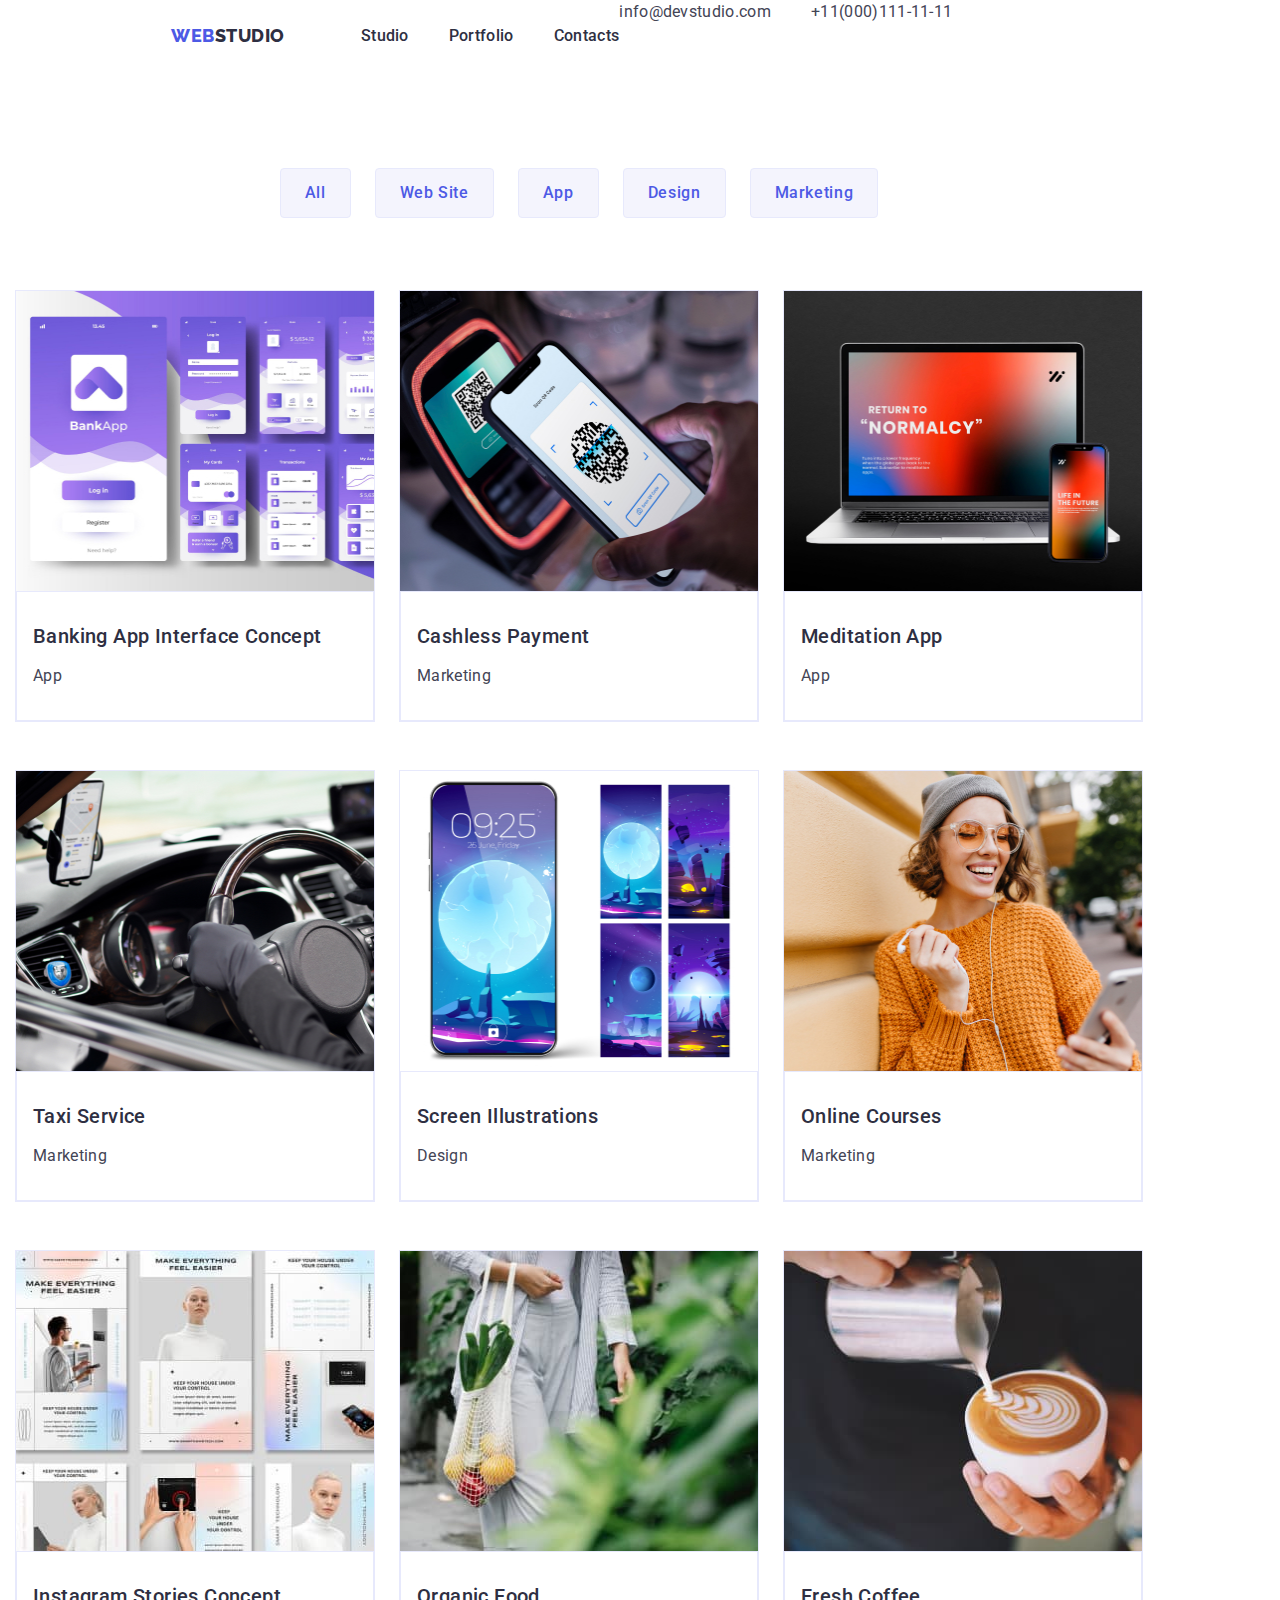
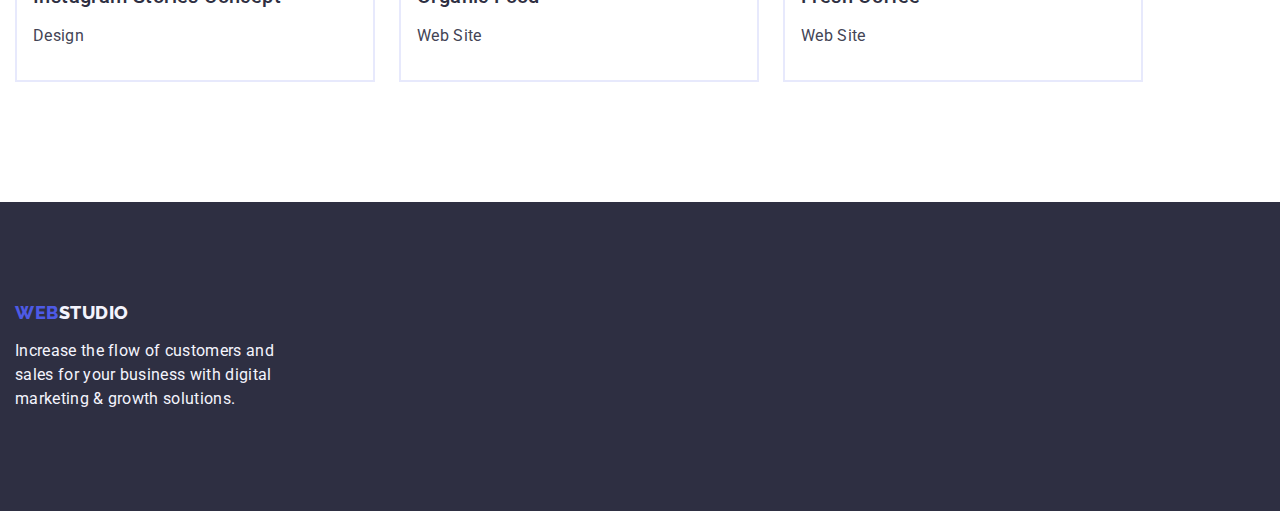
==== commit 8dd679b8: "upp" ====
--- a/portfolio.html
+++ b/portfolio.html
@@ -20,26 +20,26 @@
     <header class="header">
         <div class="container header">
             <!--site logo-->
-            <a href="./index.html" class="logo link">
-                Web<span class="logo-dark">Studio</span>
-            </a>
-            <!--nav list-->
             <nav class="header__nav h-nav">
+                <a href="./index.html" class="logo link">
+                    Web<span class="logo-dark">Studio</span>
+                </a>
+                <!--nav list-->
                 <ul class="h-nav__list list">
                     <li class="h-nav__list-li"><a href="./index.html" class="h-nav__link link">Studio</a></li>
                     <li class="h-nav__list-li"><a href="./portfolio.html" class="h-nav__link link">Portfolio</a></li>
                     <li class="h-nav__list-li"><a href="" class="h-nav__link link">Contacts</a></li>
                 </ul>
+                <!--contacts-->
+                <address class="header__address h-address">
+                    <ul class="h-address__list list">
+                        <li class="h-address__list-li"><a class="contact-links link"
+                                href="mailto:info@devstudio.com">info@devstudio.com</a></li>
+                        <li class="h-address__list-li"><a class="contact-links link"
+                                href="tel:+110001111111">+11(000)111-11-11</a></li>
+                    </ul>
+                </address>
             </nav>
-            <!--contacts-->
-            <address class="header__address h-address">
-                <ul class="h-address__list list">
-                    <li class="h-address__list-li"><a class="contact-links link"
-                            href="mailto:info@devstudio.com">info@devstudio.com</a></li>
-                    <li class="h-address__list-li"><a class="contact-links link"
-                            href="tel:+110001111111">+11(000)111-11-11</a></li>
-                </ul>
-            </address>
         </div>
     </header>
     <!--page filter-->
--- a/css/styles.css
+++ b/css/styles.css
@@ -52,7 +52,7 @@
 }
 
 .container { 
-    max-width: 1158px;
+    width: 1158px;
     padding-left: 15px;
     padding-right: 15px;
 }
@@ -78,6 +78,12 @@
     list-style: none;
 }
 /* header */
+.h-nav {
+    display: flex;
+    flex-wrap: nowrap;
+    padding: 0 156px;
+    height: 72px;
+}
 .logo {
     color: var(--color-iris);
     font-family: "Raleway", sans-serif;
@@ -86,42 +92,19 @@
     font-weight: 800;
     line-height: 1.17;
     letter-spacing: 0.03em;
-    width: 44px;
+    margin-right: 76px;
     align-self: center;
-    padding-right: 76px;
-}
-
+}
 .logo-dark {
     color: var(--color-blue);
 }
-.header {
-    max-width: 1158px;
-    display: flex;
-    flex-wrap: nowrap;
-    justify-content: space-between;
-    align-content: center;
-    height: 72px;
-    border-bottom: 1px solid var(--color-cornflower);
-}
-.container.header__wrapper {
-    background: var(--color-white);
-}
-
-.h-nav {
+
+.h-nav__list {
+    display: flex;
     align-self: center;
-    margin-left: 76px;
-    
-}
-.h-nav__list {
-    display: flex;
-    justify-content: space-between;
     gap: 40px;
 }
-.contact-links {
-    display: flex;
-    flex-wrap: nowrap;
-    justify-content: flex-end;
-}
+
 .contact-links, 
 .h-nav__list a {
     color: var(--color-blue);
@@ -130,13 +113,11 @@
     font-weight: 500;
     line-height: 1.5;
     letter-spacing: 0.02em;
-    padding: 24px 0;
-    
-
-}
-.header-address {
-    display: flex;
-    justify-content: flex-end;
+}
+.h-address__list {
+    display: flex;
+    align-self: center;
+    gap: 40px;
 }
 .h-address__list .contact-links:active,
 .h-address__list .contact-links:hover,
@@ -146,7 +127,10 @@
 .h-nav__list .link:focus {
     color: var(--color-ocean);
 }
-
+.h-address__list-li{
+    display: flex;
+    align-self: center;
+}
 .h-address__list-li a {
     color: var(--color-slate);
     font-size: 16px;
@@ -154,10 +138,7 @@
     letter-spacing: 0.32px;
     list-style: none;
     text-decoration: none;
-    align-self: center;
-    
-}
-
+}
 
 /*banner*/
 .banner {
@@ -266,9 +247,12 @@
     max-width: 100%;
     align-items: center;
     background-color: var(--color-cloud);
-    padding-bottom: 120px;
-}
-
+    padding: 120px 0;
+}
+.our-team__list {
+    display: flex;
+    gap: 40px;
+}
 .our-team__title {
     font-family: "Roboto", sans-serif;
     font-size: 36px;
@@ -279,12 +263,6 @@
     text-align: center;
     padding-top: 120px;
 }
-
-.our-team__list {
-    display: flex;
-    gap: 40px;
-}
-
 .our-team__card {
     display: flex;
     flex-wrap: wrap;
@@ -292,6 +270,9 @@
     display: flex;
     flex-direction: column;
     justify-content: center;
+    gap: 24px;
+    width: calc((100% - 3 * 24px) / 4);
+    border-radius: 0px 0px 4px 4px;
 }
 .our-team__card > img {
     width: 264px;
@@ -335,6 +316,7 @@
     color: var(--color-white);
     text-decoration: none;
     cursor: pointer;
+    border: 1px solid transparent;
 }
 
 /*examples*/
@@ -377,6 +359,10 @@
     padding: 100px 0;
     margin-bottom: 16px;
 }
+.footer__logo {
+    display: inline-block;
+    margin-bottom: 16px;
+}
 .footer__wrapper {
     display: inline-block;
 }
@@ -421,6 +407,7 @@
     border-radius: 4px;
     border: 1px solid var(--color-cornflower);
     background: var(--color-cloud);
+    padding: 12px 24px;
 }
 
 /*gallery*/
@@ -454,6 +441,7 @@
     padding: 32px 16px;
     background: var(--color-white);
     row-gap: 8px;
+    border: 1px solid var(--color-cornflower); 
 }
 
 .gallery__card-title {
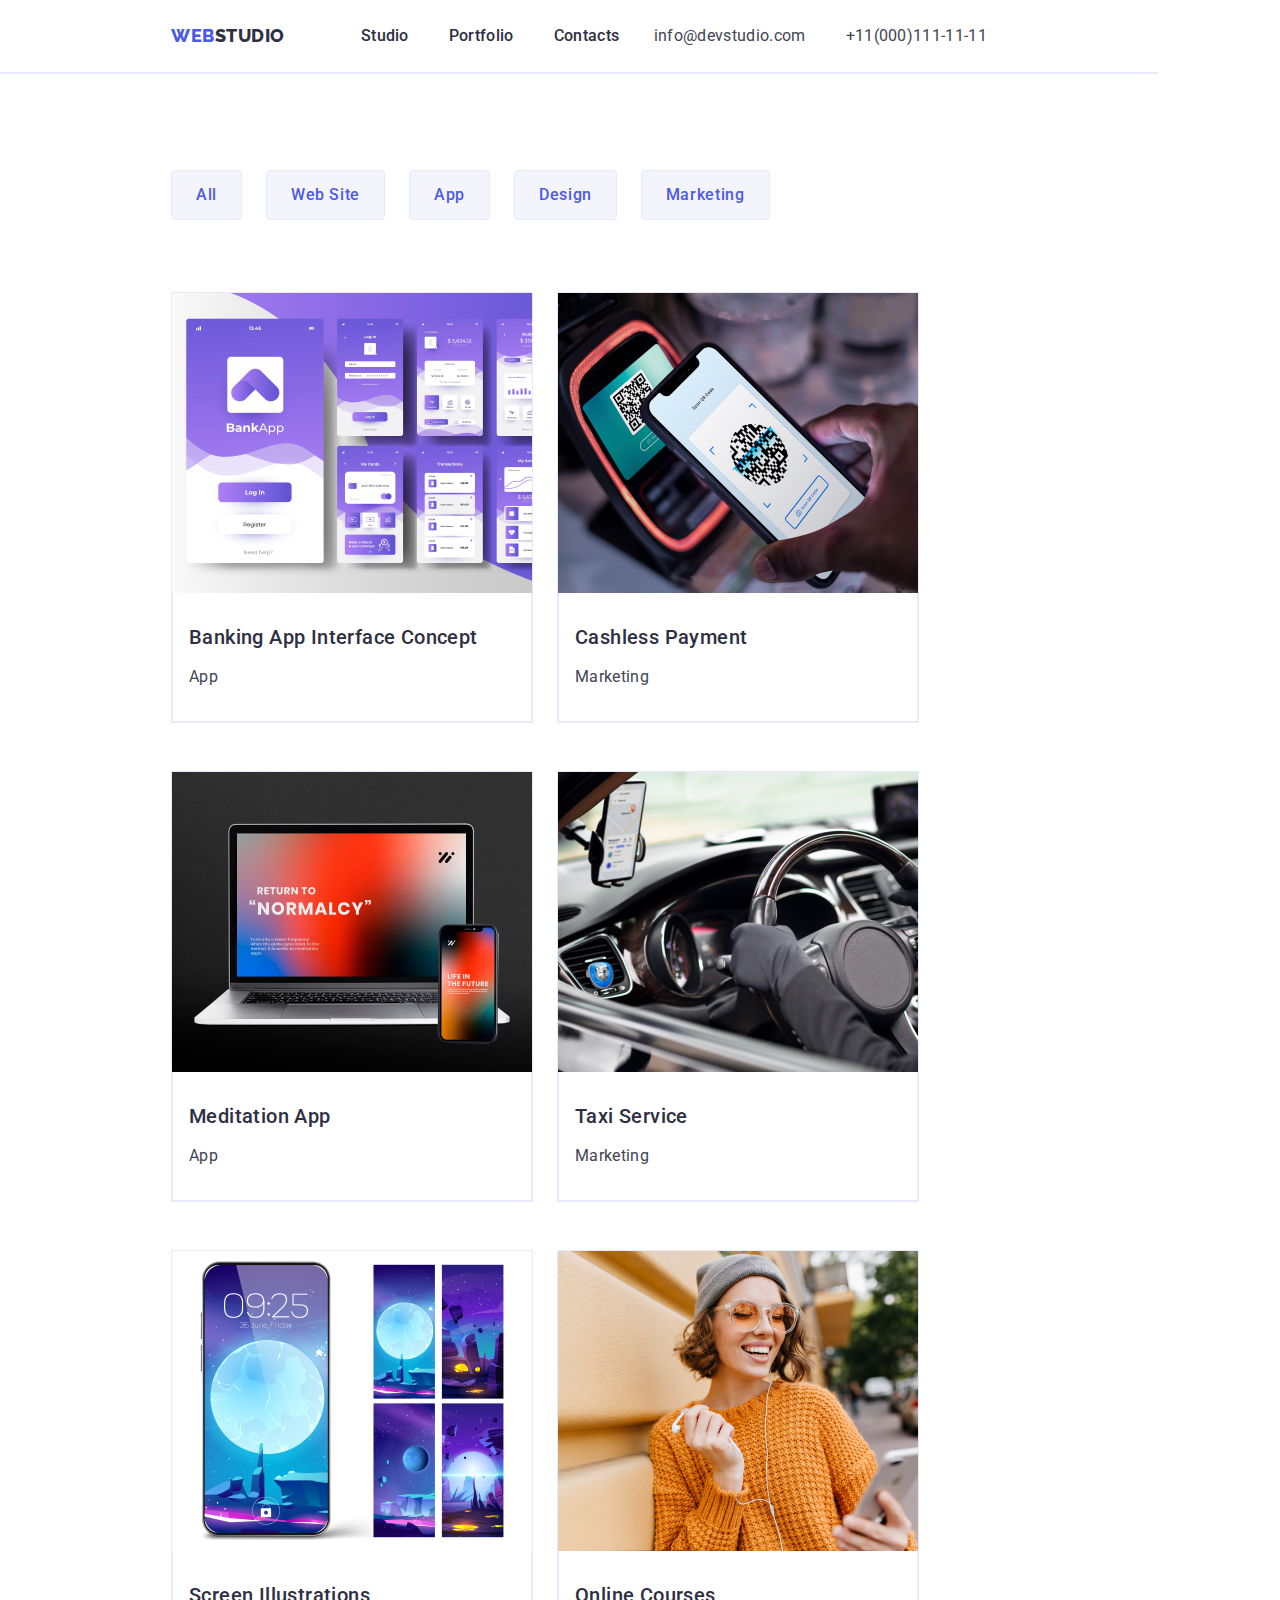
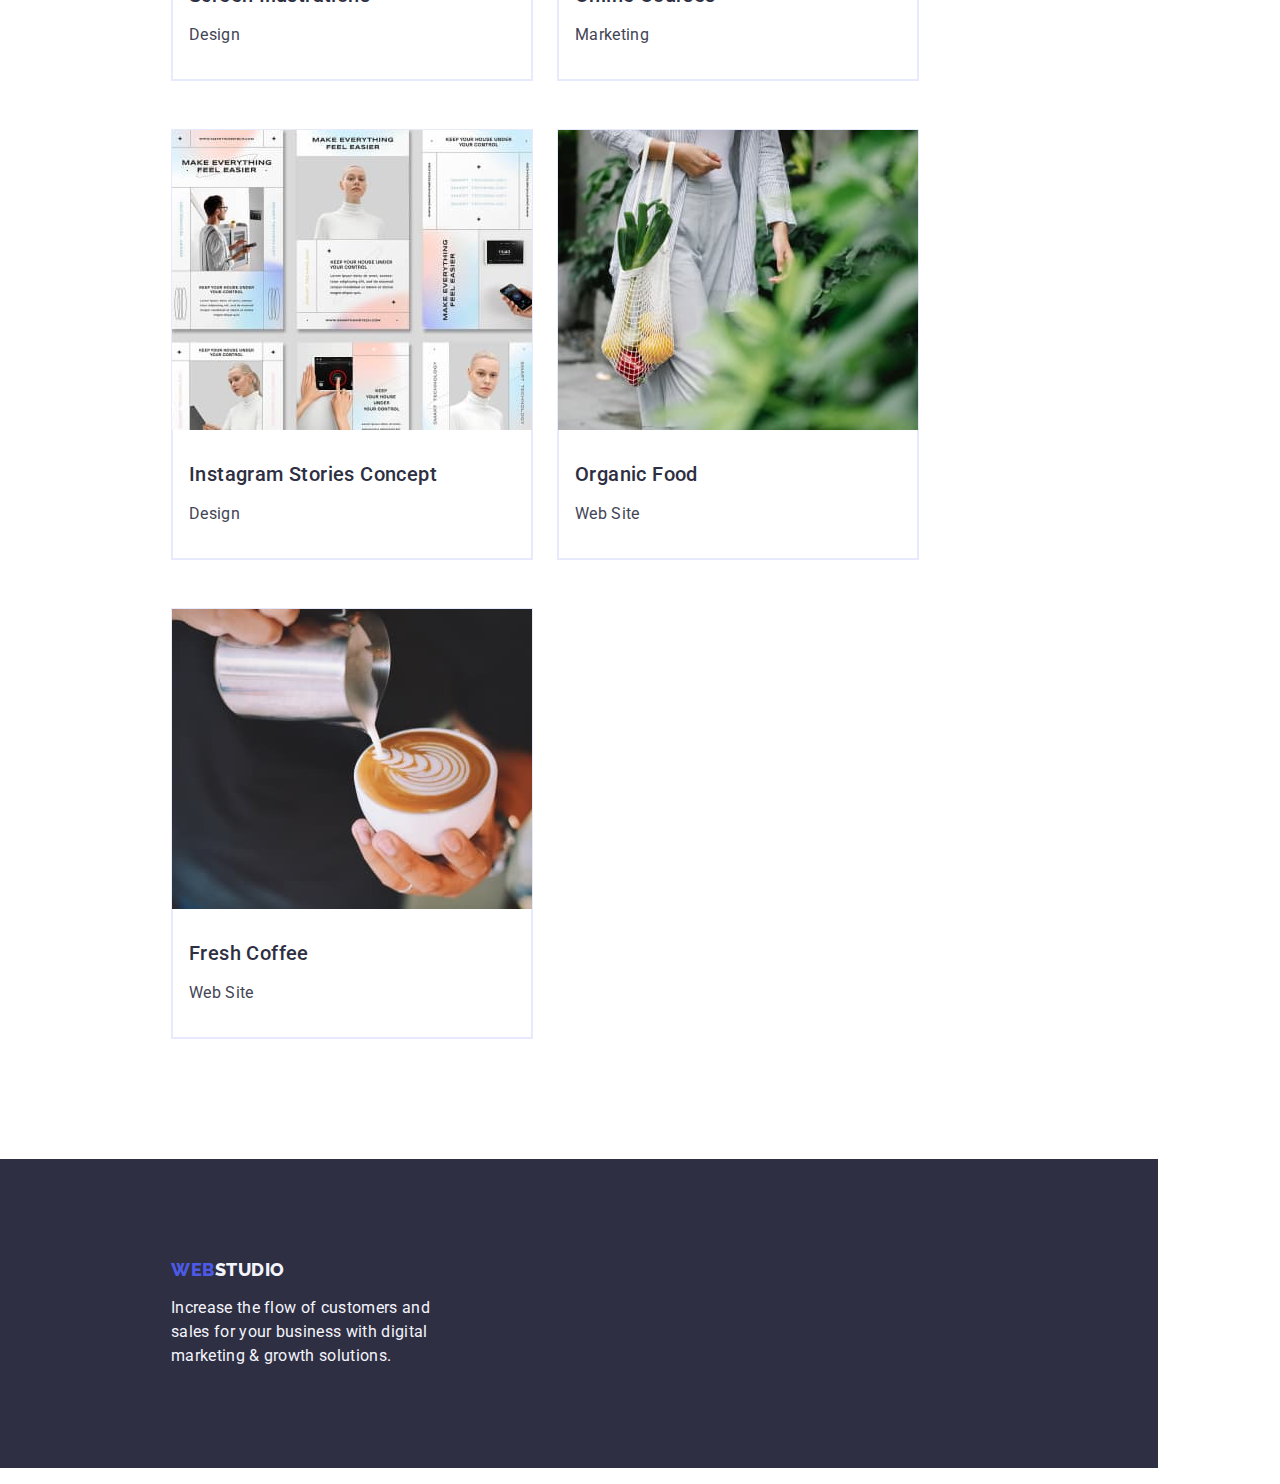
==== commit caa6bedb: "upp" ====
--- a/portfolio.html
+++ b/portfolio.html
@@ -30,16 +30,17 @@
                     <li class="h-nav__list-li"><a href="./portfolio.html" class="h-nav__link link">Portfolio</a></li>
                     <li class="h-nav__list-li"><a href="" class="h-nav__link link">Contacts</a></li>
                 </ul>
-                <!--contacts-->
-                <address class="header__address h-address">
-                    <ul class="h-address__list list">
-                        <li class="h-address__list-li"><a class="contact-links link"
-                                href="mailto:info@devstudio.com">info@devstudio.com</a></li>
-                        <li class="h-address__list-li"><a class="contact-links link"
-                                href="tel:+110001111111">+11(000)111-11-11</a></li>
-                    </ul>
-                </address>
             </nav>
+            <!--contacts-->
+            <address class="header__address h-address">
+                <ul class="h-address__list list">
+                    <li class="h-address__list-li"><a class="contact-links link"
+                            href="mailto:info@devstudio.com">info@devstudio.com</a></li>
+                    <li class="h-address__list-li"><a class="contact-links link"
+                            href="tel:+110001111111">+11(000)111-11-11</a></li>
+                </ul>
+            </address>
+    
         </div>
     </header>
     <!--page filter-->
@@ -58,7 +59,7 @@
             <ul class="gallery list">
                 <li class="gallery__li">
                     <a class="gallery__card link" href="">
-                        <img class="gallery__img" src="./images/img1_row1.jpg" alt="screens screenshots of a mobile app" width = "360" height = "300">
+                        <img class="gallery__card-img" src="./images/img1_row1.jpg" alt="screens screenshots of a mobile app" width = "360" height = "300">
                         <div class="gallery__card-content">
                         <h2 class="gallery__card-title">Banking App Interface Concept</h2>
                         <p class="gallery__team-text">App</p>
@@ -67,7 +68,7 @@
                 </li>
                 <li class="gallery__li"> 
                     <a class="gallery__card link" href="">
-                        <img class="gallery__img" src="./images/img2_row1.jpg" alt="a hand holding a phone" width = "360" height = "300">
+                        <img class="gallery__card-img" src="./images/img2_row1.jpg" alt="a hand holding a phone" width = "360" height = "300">
                         <div class="gallery__card-content">
                         <h2 class="gallery__card-title">Cashless Payment</h2>
                         <p class="gallery__team-text">Marketing</p>
@@ -76,7 +77,7 @@
                 </li>
                 <li class="gallery__li">
                     <a class="gallery__card link" href="">
-                        <img class="gallery__img" src="./images/img3_row1.jpg" alt="a laptop and phone next to each other" width = "360" height = "300">
+                        <img class="gallery__card-img" src="./images/img3_row1.jpg" alt="a laptop and phone next to each other" width = "360" height = "300">
                         <div class="gallery__card-content">
                         <h2 class="gallery__card-title">Meditation App</h2>
                         <p class="gallery__team-text">App</p>
@@ -85,7 +86,7 @@
                 </li>
                 <li class="gallery__li">
                     <a class="gallery__card link" href="">
-                        <img class="gallery__img" src="./images/img1_row2.jpg" alt="a person driving a car" width = "360" height = "300">
+                        <img class="gallery__card-img" src="./images/img1_row2.jpg" alt="a person driving a car" width = "360" height = "300">
                         <div class="gallery__card-content">
                         <h2 class="gallery__card-title">Taxi Service</h2>
                         <p class="gallery__team-text">Marketing</p>
@@ -94,7 +95,7 @@
                 </li>
                 <li class="gallery__li">
                     <a class="gallery__card link" href="">
-                        <img class="gallery__img" src="./images/img2_row2.jpg" alt="a cell phone screen with a moon and rocks" width = "360" height = "300">
+                        <img class="gallery__card-img" src="./images/img2_row2.jpg" alt="a cell phone screen with a moon and rocks" width = "360" height = "300">
                         <div class="gallery__card-content">
                         <h2 class="gallery__card-title">Screen Illustrations</h2>
                         <p class="gallery__team-text">Design</p>
@@ -103,7 +104,7 @@
                 </li>
                 <li class="gallery__li">
                     <a class="gallery__card link" href="">
-                        <img class="gallery__img" src="./images/img3_row2.jpg" alt="a person wearing glasses and a hat and holding a phone" width = "360" height = "300">
+                        <img class="gallery__card-img" src="./images/img3_row2.jpg" alt="a person wearing glasses and a hat and holding a phone" width = "360" height = "300">
                         <div class="gallery__card-content">
                         <h2 class="gallery__card-title">Online Courses</h2>
                         <p class="gallery__team-text">Marketing</p>
@@ -112,7 +113,7 @@
                 </li>
                 <li class="gallery__li">
                     <a class="gallery__card link" href="">
-                        <img class="gallery__img" src="./images/img1_row3.jpg" alt="a collage of social media post" width = "360" height = "300">
+                        <img class="gallery__card-img" src="./images/img1_row3.jpg" alt="a collage of social media post" width = "360" height = "300">
                         <div class="gallery__card-content">
                         <h2 class="gallery__card-title">Instagram Stories Concept</h2>
                         <p class="gallery__team-text">Design</p>
@@ -121,7 +122,7 @@
                 </li>
                 <li class="gallery__li">
                     <a class="gallery__card link" href="">
-                        <img class="gallery__img" src="./images/img2_row3.jpg" alt="a person carrying a string bag of vegetables" width = "360" height = "300">
+                        <img class="gallery__card-img" src="./images/img2_row3.jpg" alt="a person carrying a string bag of vegetables" width = "360" height = "300">
                         <div class="gallery__card-content">
                         <h2 class="gallery__card-title">Organic Food</h2>
                         <p class="gallery__team-text">Web Site</p>
@@ -130,7 +131,7 @@
                 </li>
                 <li class="gallery__li">
                     <a class="gallery__card link" href="">
-                        <img class="gallery__img" src="./images/img3_row3.jpg" alt="a person pouring milk into a cup of coffee" width = "360" height = "300">
+                        <img class="gallery__card-img" src="./images/img3_row3.jpg" alt="a person pouring milk into a cup of coffee" width = "360" height = "300">
                         <div class="gallery__card-content">
                         <h2 class="gallery__card-title">Fresh Coffee</h2>
                         <p class="gallery__team-text">Web Site</p>
--- a/css/styles.css
+++ b/css/styles.css
@@ -33,14 +33,16 @@
 }
 
 img {
-    display: block;
-    max-width: 100%;
+    display: flex;
+    align-items: flex-start;
+    box-sizing: border-box;
 }
 address {
     font-style: normal;
 }
 /*body*/
 body {
+    width: 1158px;
     min-height: 100vh;
     font-family: "Roboto", sans-serif;
     font-style: normal;
@@ -52,9 +54,10 @@
 }
 
 .container { 
-    width: 1158px;
+    display: block;
     padding-left: 15px;
     padding-right: 15px;
+
 }
 
 .visually-hidden {
@@ -69,19 +72,23 @@
     clip: rect(0 0 0 0);
     overflow: hidden;
 }
-
 .link {
     text-decoration: none;
 }
-
 .list {
     list-style: none;
 }
 /* header */
+.header {
+    display: flex;
+    align-items: center;
+    justify-content: space-between;
+    flex-grow: 1;
+    border-bottom: 1px solid var(--color-cornflower);
+}
 .h-nav {
-    display: flex;
-    flex-wrap: nowrap;
-    padding: 0 156px;
+    
+    display: flex;
     height: 72px;
 }
 .logo {
@@ -92,6 +99,7 @@
     font-weight: 800;
     line-height: 1.17;
     letter-spacing: 0.03em;
+    margin-left: 156px;
     margin-right: 76px;
     align-self: center;
 }
@@ -104,6 +112,9 @@
     align-self: center;
     gap: 40px;
 }
+.h-nav__list-li {
+    padding: 24px 0;
+}
 
 .contact-links, 
 .h-nav__list a {
@@ -113,11 +124,16 @@
     font-weight: 500;
     line-height: 1.5;
     letter-spacing: 0.02em;
+
+    
 }
 .h-address__list {
     display: flex;
-    align-self: center;
+    flex-shrink: 0;
+    align-items: center;
     gap: 40px;
+    margin-right: 156px;
+    padding: 0;
 }
 .h-address__list .contact-links:active,
 .h-address__list .contact-links:hover,
@@ -127,10 +143,6 @@
 .h-nav__list .link:focus {
     color: var(--color-ocean);
 }
-.h-address__list-li{
-    display: flex;
-    align-self: center;
-}
 .h-address__list-li a {
     color: var(--color-slate);
     font-size: 16px;
@@ -150,6 +162,7 @@
     display: flex;
     flex-direction: column;
     align-items: center;
+    justify-content: center;
 }
 
 .banner__title {
@@ -199,6 +212,16 @@
 /*features*/
 .features {
     padding: 120px 0;
+    margin: 0 156px;
+}
+.features__list {
+    display: flex;
+    justify-content: center;
+    gap: 24px;
+    width: calc((100% - 24 * 3) / 4);
+}
+.features__li {
+    
 }
 .features__title {
     color: var(--color-blue);
@@ -210,17 +233,6 @@
     text-align: center;
     
 }
-
-.features__list {
-    display: flex;
-    gap: 24px;
-}
-
-.features__li {
-    width: calc((100% - 24px * 3) / 4);
-    
-}
-
 .features__card-title,
 .gallery__card-title {
     font-family: "Roboto", sans-serif;
@@ -232,7 +244,6 @@
     text-transform: capitalize;
     margin-bottom: 8px; 
 }
-
 .features__team-text {
     font-size: 16px;
     line-height: 1.5;
@@ -244,14 +255,24 @@
 
 /*our-team*/
 .section__our-team {
-    max-width: 100%;
     align-items: center;
     background-color: var(--color-cloud);
     padding: 120px 0;
 }
 .our-team__list {
     display: flex;
-    gap: 40px;
+    gap: 24px;
+    margin: 0 156px;
+}
+.our-team__card {
+    display: flex;
+    flex-wrap: wrap;
+    justify-content: space-between; 
+    display: flex;
+    flex-direction: column;
+    justify-content: center;
+    width: calc((100% - 3 * 24px) / 4);
+    border-radius: 0px 0px 4px 4px;
 }
 .our-team__title {
     font-family: "Roboto", sans-serif;
@@ -261,19 +282,8 @@
     letter-spacing: 0.02em;
     text-transform: capitalize;
     text-align: center;
-    padding-top: 120px;
-}
-.our-team__card {
-    display: flex;
-    flex-wrap: wrap;
-    justify-content: space-between; 
-    display: flex;
-    flex-direction: column;
-    justify-content: center;
-    gap: 24px;
-    width: calc((100% - 3 * 24px) / 4);
-    border-radius: 0px 0px 4px 4px;
-}
+}
+
 .our-team__card > img {
     width: 264px;
     height: 260px;
@@ -337,6 +347,7 @@
     display: flex;
     justify-content: space-between;
     gap: 24px;
+    margin: 0 156px;
 }
 
 .examples__li {
@@ -349,7 +360,7 @@
 .examples__li > img {
     width: 360px;
     height: 300px;
-    object-fit: cover;
+    box-sizing: border-box;
 }
 /* footer */
 .footer {
@@ -376,20 +387,27 @@
     font-weight: 400;
     line-height: 24px;
     letter-spacing: 0.02em;
+    margin-left: 156px;
 }
 
 /*portfolio*/
+.container_filters {
+    display: flex;
+    flex-wrap: wrap;
+    width: ;
+
+}
 .filters {
+    display: flex;
+    flex-wrap: wrap;
     list-style: none;
-    padding-bottom: 120px;
-    padding-top: 96px;
+    margin: 96px 156px 120px;
 }
 
 .f-btn-list {
     display: flex;
     flex-wrap: wrap;
     justify-content: center;
-    align-self: flex-start;
     gap: 24px;
     margin-bottom: 72px;
 }
@@ -416,22 +434,23 @@
     background: var(--color-white);
     color: var(--color-blue);
     display: flex;
+    flex-wrap: wrap; 
+    column-gap: 24px; 
+    row-gap: 48px; 
+    object-fit: cover;
+    background-size: cover;align-content: space-between;
+}
+.gallery__list{
+    display: flex;
     flex-wrap: wrap;
-    justify-content: space-between;   
-    column-gap: 24px; 
-    row-gap: 48px;
-}
-
+    width: calc((100% - 2 * 24) / 3);
+    
+} 
 .gallery__li {
     flex: none;
-    width: calc((100% - 2 * 24px) / 3);
     border: 1px solid var(--color-cornflower);
 }
-
-.gallery__li > img {
-    width: 360px;
-    height: 300px;
-    object-fit: cover;
+.gallery__card-img {
 }
 
 .gallery__card-content {
@@ -442,15 +461,16 @@
     background: var(--color-white);
     row-gap: 8px;
     border: 1px solid var(--color-cornflower); 
+    border-top: none;flex-wrap: nowrap;
 }
 
 .gallery__card-title {
     font-size: 20px;
     font-weight: 500;
     line-height: 1.2;
-    letter-spacing: 0.4px;
-    text-transform: capitalize;
-    letter-spacing: 0.02em;
+    text-transform: capitalize;
+    letter-spacing: 0.02em;
+    
 }
 
 .gallery__team-text {
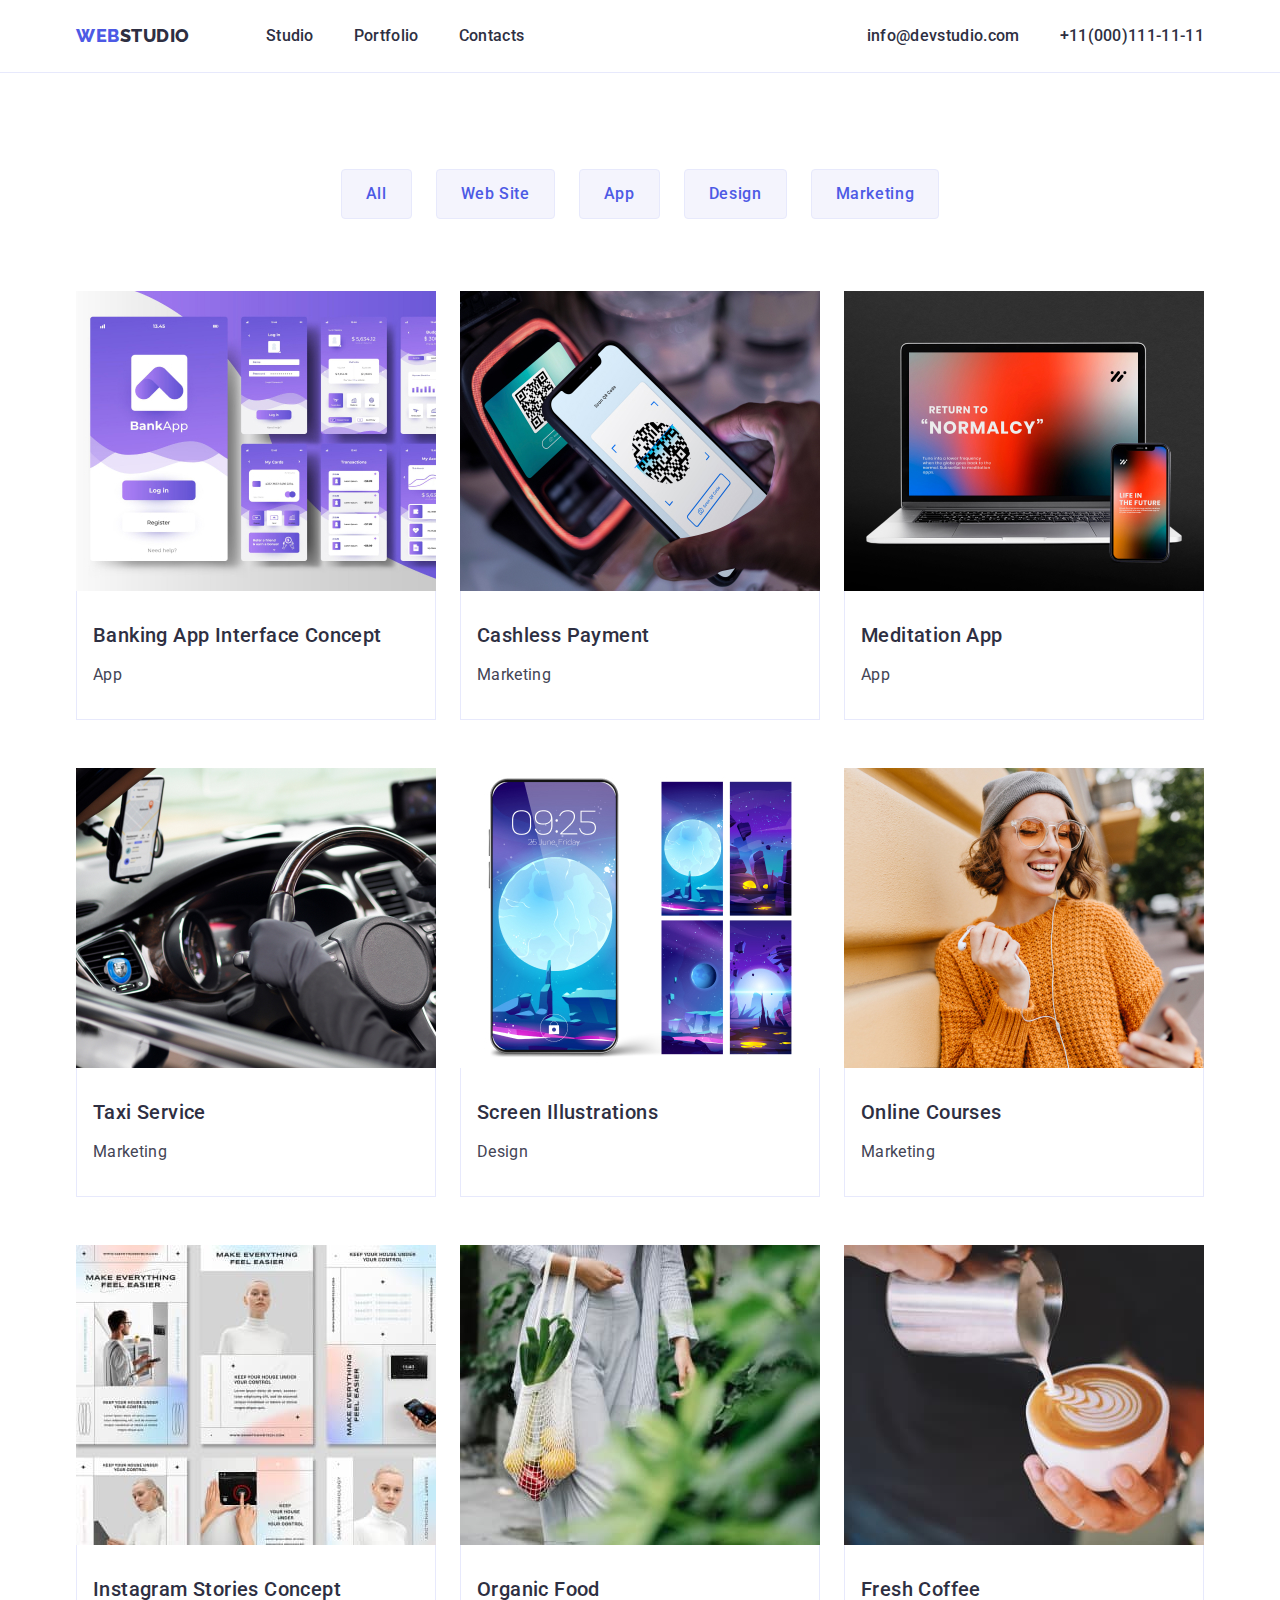
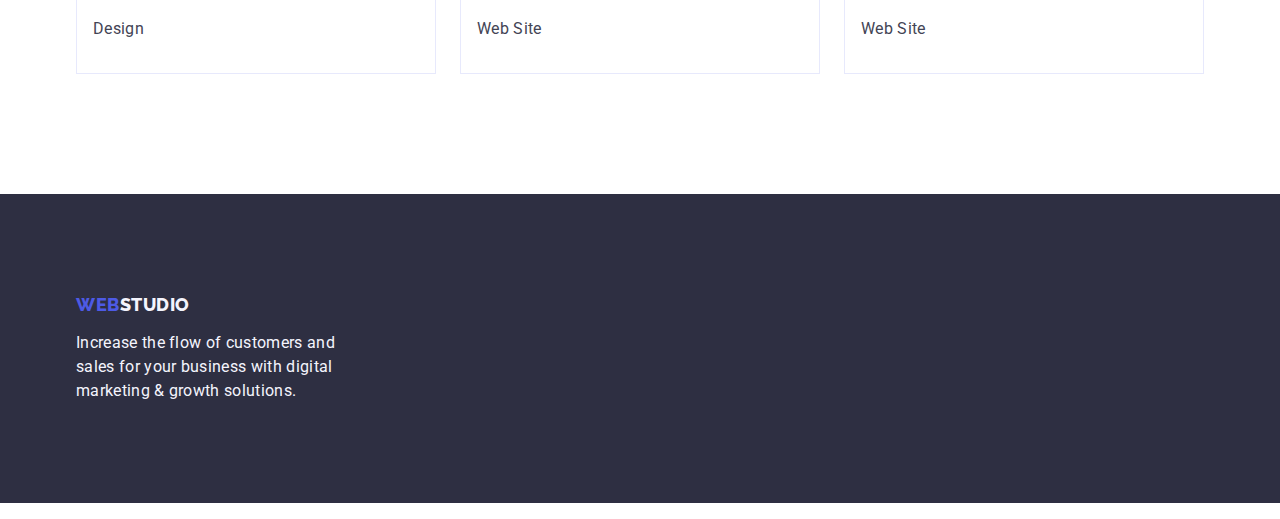
==== commit fd7016ae: "update_finish" ====
--- a/portfolio.html
+++ b/portfolio.html
@@ -18,7 +18,7 @@
     <!--site header-->
     <!--site header-->
     <header class="header">
-        <div class="container header">
+        <div class="container header__container">
             <!--site logo-->
             <nav class="header__nav h-nav">
                 <a href="./index.html" class="logo link">
@@ -34,9 +34,9 @@
             <!--contacts-->
             <address class="header__address h-address">
                 <ul class="h-address__list list">
-                    <li class="h-address__list-li"><a class="contact-links link"
+                    <li class="h-address__list-li h-nav__list-li"><a class="contact-links link"
                             href="mailto:info@devstudio.com">info@devstudio.com</a></li>
-                    <li class="h-address__list-li"><a class="contact-links link"
+                    <li class="h-address__list-li h-nav__list-li"><a class="contact-links link"
                             href="tel:+110001111111">+11(000)111-11-11</a></li>
                 </ul>
             </address>
--- a/css/styles.css
+++ b/css/styles.css
@@ -33,16 +33,14 @@
 }
 
 img {
-    display: flex;
-    align-items: flex-start;
-    box-sizing: border-box;
+    display: block;
+    
 }
 address {
     font-style: normal;
 }
 /*body*/
 body {
-    width: 1158px;
     min-height: 100vh;
     font-family: "Roboto", sans-serif;
     font-style: normal;
@@ -54,10 +52,9 @@
 }
 
 .container { 
-    display: block;
-    padding-left: 15px;
-    padding-right: 15px;
-
+    width: 1158px;
+    margin: 0 auto;
+    padding: 0 15px;
 }
 
 .visually-hidden {
@@ -80,16 +77,19 @@
 }
 /* header */
 .header {
-    display: flex;
+    border-bottom: 1px solid var(--color-cornflower);
+}
+.header__container {
+    display: flex;
+    justify-content: space-between;
+}
+.header__nav {
+    display: flex;
+}
+.h-nav a{
+    display: flex;
+    justify-content: center;
     align-items: center;
-    justify-content: space-between;
-    flex-grow: 1;
-    border-bottom: 1px solid var(--color-cornflower);
-}
-.h-nav {
-    
-    display: flex;
-    height: 72px;
 }
 .logo {
     color: var(--color-iris);
@@ -99,41 +99,50 @@
     font-weight: 800;
     line-height: 1.17;
     letter-spacing: 0.03em;
-    margin-left: 156px;
     margin-right: 76px;
-    align-self: center;
 }
 .logo-dark {
     color: var(--color-blue);
 }
-
 .h-nav__list {
     display: flex;
-    align-self: center;
+    flex-direction: row;
+    margin-left: 0;
     gap: 40px;
+    height: 72px;
+}
+.h-nav__list a {
+    color: var(--color-blue);
+    font-family: "Roboto", sans-serif;
+    font-size: 16px;
+    font-weight: 500;
+    line-height: 1.5;
+    letter-spacing: 0.02em;
 }
 .h-nav__list-li {
-    padding: 24px 0;
-}
-
-.contact-links, 
-.h-nav__list a {
-    color: var(--color-blue);
-    font-family: "Roboto", sans-serif;
-    font-size: 16px;
-    font-weight: 500;
-    line-height: 1.5;
-    letter-spacing: 0.02em;
-
-    
+    display: flex;
+}
+.h-nav__link {
+}
+.header__address {
+}
+.h-address a{
+    color: var(--color-blue);
+    font-family: "Roboto", sans-serif;
+    font-size: 16px;
+    font-weight: 500;
+    line-height: 1.5;
+    letter-spacing: 0.02em;    
 }
 .h-address__list {
     display: flex;
-    flex-shrink: 0;
     align-items: center;
     gap: 40px;
-    margin-right: 156px;
-    padding: 0;
+    height: 72px;    
+}
+.h-address__list-li {
+    display: flex;
+    color: var(--color-slate);
 }
 .h-address__list .contact-links:active,
 .h-address__list .contact-links:hover,
@@ -143,14 +152,6 @@
 .h-nav__list .link:focus {
     color: var(--color-ocean);
 }
-.h-address__list-li a {
-    color: var(--color-slate);
-    font-size: 16px;
-    font-weight: 400;
-    letter-spacing: 0.32px;
-    list-style: none;
-    text-decoration: none;
-}
 
 /*banner*/
 .banner {
@@ -211,17 +212,19 @@
 
 /*features*/
 .features {
-    padding: 120px 0;
-    margin: 0 156px;
+    margin-top: 120px;
+    margin-bottom: 120px;
+    justify-content: center;
+    align-self: center;
 }
 .features__list {
     display: flex;
     justify-content: center;
     gap: 24px;
+    
+}
+.features__li {
     width: calc((100% - 24 * 3) / 4);
-}
-.features__li {
-    
 }
 .features__title {
     color: var(--color-blue);
@@ -254,15 +257,22 @@
 }
 
 /*our-team*/
+
+.our-team{
+    column-gap: 24px; 
+    row-gap: 48px; 
+    justify-content: center;
+    padding: 120px 0;
+    background-color: var(--color-cloud);
+}
 .section__our-team {
-    align-items: center;
-    background-color: var(--color-cloud);
-    padding: 120px 0;
+    display: flex;
+    justify-items: center;
 }
 .our-team__list {
     display: flex;
     gap: 24px;
-    margin: 0 156px;
+    
 }
 .our-team__card {
     display: flex;
@@ -345,18 +355,11 @@
 }
 .examples__list {
     display: flex;
-    justify-content: space-between;
-    gap: 24px;
-    margin: 0 156px;
-}
-
-.examples__li {
-    width: calc((100% - 24px * 2) / 3); 
-    flex: none;
+    justify-items: center;
+    width: calc((100% - 24px * 2) / 3);
     gap: 24px;
     border-radius: 0px 0px 4px 4px;
 }
-
 .examples__li > img {
     width: 360px;
     height: 300px;
@@ -374,9 +377,7 @@
     display: inline-block;
     margin-bottom: 16px;
 }
-.footer__wrapper {
-    display: inline-block;
-}
+
 
 .logo-light {
     color: var(--color-cloud);
@@ -387,21 +388,12 @@
     font-weight: 400;
     line-height: 24px;
     letter-spacing: 0.02em;
-    margin-left: 156px;
 }
 
 /*portfolio*/
-.container_filters {
-    display: flex;
-    flex-wrap: wrap;
-    width: ;
-
-}
 .filters {
-    display: flex;
-    flex-wrap: wrap;
-    list-style: none;
-    margin: 96px 156px 120px;
+    margin-bottom: 120px;
+    margin-top: 96px;
 }
 
 .f-btn-list {
@@ -434,23 +426,26 @@
     background: var(--color-white);
     color: var(--color-blue);
     display: flex;
-    flex-wrap: wrap; 
+    flex-flow: wrap;
     column-gap: 24px; 
     row-gap: 48px; 
-    object-fit: cover;
-    background-size: cover;align-content: space-between;
+    justify-content: center;
+    
 }
 .gallery__list{
-    display: flex;
+    display: block;
     flex-wrap: wrap;
-    width: calc((100% - 2 * 24) / 3);
-    
+    flex-direction: column;   
+    position: relative; 
 } 
 .gallery__li {
-    flex: none;
-    border: 1px solid var(--color-cornflower);
-}
-.gallery__card-img {
+    /* border: 1px solid var(--color-cornflower); */
+    width: calc((100% - 2 * 24px) / 3);
+
+}
+.gallery__card > img {
+    object-fit: cover;
+    
 }
 
 .gallery__card-content {
@@ -461,7 +456,7 @@
     background: var(--color-white);
     row-gap: 8px;
     border: 1px solid var(--color-cornflower); 
-    border-top: none;flex-wrap: nowrap;
+    border-top: none;
 }
 
 .gallery__card-title {
